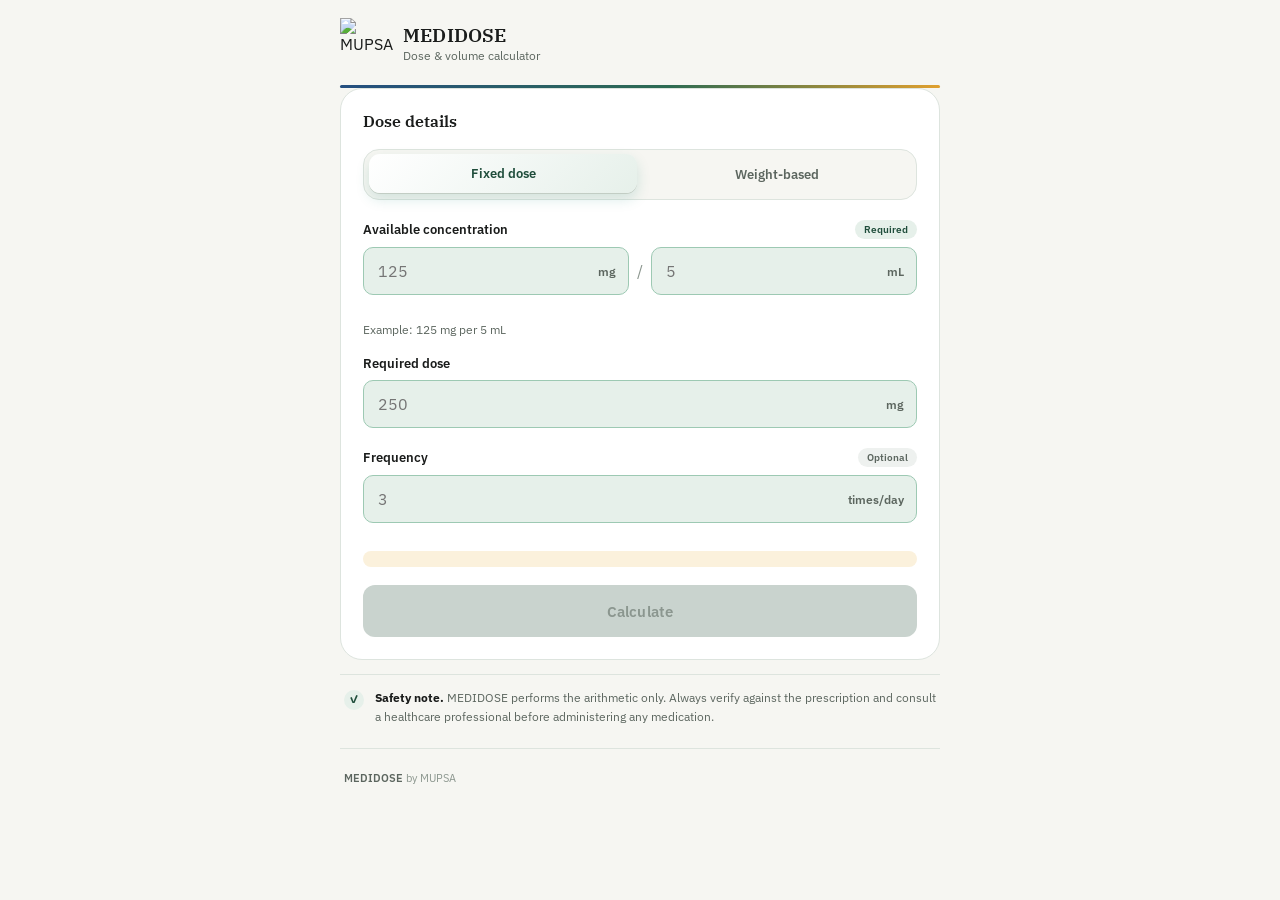
==== index.html @ 920a2e02 "Clean up input screen and footer comments Removed comments and safety notes from the input screen an" ====
<!DOCTYPE html>
<html lang="en">
<head>
<meta charset="UTF-8">
<meta name="viewport" content="width=device-width, initial-scale=1.0, viewport-fit=cover">
<meta name="theme-color" content="#173a61">
<meta name="description" content="MEDIDOSE converts a prescribed medication dose into the volume to draw up and administer.">
<title>MEDIDOSE — Dose Calculator</title>
<link rel="manifest" href="manifest.json">
<link rel="icon" href="icon-192.png" type="image/png">
<link rel="apple-touch-icon" href="apple-touch-icon.png">
<meta name="apple-mobile-web-app-capable" content="yes">
<meta name="apple-mobile-web-app-status-bar-style" content="black-translucent">
<meta name="apple-mobile-web-app-title" content="MEDIDOSE">
<style>
@import url('https://fonts.googleapis.com/css2?family=IBM+Plex+Serif:wght@500;600&family=IBM+Plex+Sans:wght@400;500;600;700&family=IBM+Plex+Mono:wght@500;600;700&display=swap');

:root{
  --ink:#1a1c1b;
  --muted:#5c665f;
  --faint:#8b968e;

  --navy:#254f80;
  --navy-deep:#173a61;

  --teal:#2d6b52;
  --teal-deep:#1f4d3b;
  --teal-soft:#e6f0ea;
  --teal-line:#9dc9b3;
  --teal-bright:#3a8a68;

  --gold:#e0a02f;
  --gold-deep:#b57e1f;
  --gold-soft:#faf0da;

  --line:#dde4de;
  --line-strong:#c2cdc4;
  --surface:#ffffff;
  --paper:#f6f6f2;

  --danger:#a8352a;
  --danger-soft:#faeae7;
  --warning:#8a5f0c;
  --warning-soft:#fbf1dc;

  --radius-s:10px;
  --radius-m:16px;
  --radius-l:22px;
}

*{ box-sizing:border-box; }

html{ scroll-behavior:smooth; }

body{
  margin:0;
  min-height:100vh;
  font-family:'IBM Plex Sans', ui-sans-serif, system-ui, sans-serif;
  color:var(--ink);
  background:var(--paper);
  -webkit-font-smoothing:antialiased;
}

button, input, select{ font:inherit; color:inherit; }
button{ cursor:pointer; }
:focus-visible{ outline:2px solid var(--teal); outline-offset:2px; }

.app-shell{
  width:min(100%, 640px);
  margin:0 auto;
  padding:0 20px 40px;
}

/* ================= HEADER ================= */

.topbar{
  min-height:88px;
  display:flex;
  align-items:center;
  justify-content:space-between;
  gap:16px;
  border-bottom:1px solid var(--line);
  position:relative;
}
.topbar::after{
  content:'';
  position:absolute;
  left:0; right:0; bottom:-1px;
  height:3px;
  background:linear-gradient(90deg, var(--navy), var(--teal) 55%, var(--gold));
  border-radius:3px;
}

.brand{ display:flex; align-items:center; gap:11px; }

.brand-mark{
  width:52px; height:52px;
  display:grid; place-items:center;
  flex:0 0 auto;
}
.brand-mark img{ width:100%; height:100%; object-fit:contain; }

.brand-text{ line-height:1.15; }
.brand-text strong{
  display:block;
  font-family:'IBM Plex Serif', serif;
  font-weight:600;
  font-size:19px;
  letter-spacing:.01em;
  color:var(--ink);
}
.brand-text span{
  display:block;
  color:var(--muted);
  font-size:11.5px;
  margin-top:2px;
}

.install-btn{
  border:1px solid var(--teal);
  background:var(--teal-soft);
  color:var(--teal-deep);
  border-radius:999px;
  padding:9px 15px;
  font-weight:600;
  font-size:12.5px;
  white-space:nowrap;
  transition:background .15s, color .15s;
}
.install-btn:hover{ background:var(--teal); color:#fff; }
.install-btn[hidden]{ display:none; }

.ios-tip{
  display:flex;
  align-items:center;
  justify-content:space-between;
  gap:10px;
  background:var(--gold-soft);
  color:var(--ink);
  border:1px solid var(--gold);
  border-radius:var(--radius-s);
  padding:10px 12px;
  font-size:12.5px;
  line-height:1.5;
  margin-top:14px;
}
.ios-tip svg{ vertical-align:-2px; color:var(--gold); }
.ios-tip button{
  border:0; background:transparent; color:var(--muted);
  font-size:18px; line-height:1; flex:0 0 auto; padding:2px 4px;
}
.ios-tip[hidden]{ display:none; }

/* ================= SCREENS ================= */

.screen{ animation:fadeIn .25s ease; }
.screen[hidden]{ display:none; }
@keyframes fadeIn{ from{ opacity:0; transform:translateY(6px);} to{ opacity:1; transform:none; } }

/* ================= HERO ================= */

.hero{ padding:34px 2px 22px; }

.hero h1{
  font-family:'IBM Plex Serif', serif;
  font-weight:600;
  font-size:clamp(28px, 6.4vw, 38px);
  line-height:1.15;
  letter-spacing:-.01em;
  margin:0 0 10px;
  max-width:26ch;
}

.hero p{
  color:var(--muted);
  line-height:1.6;
  margin:0;
  max-width:44ch;
  font-size:14.5px;
}

/* ================= FORM CARD ================= */

.card{
  background:var(--surface);
  border:1px solid var(--line);
  border-radius:var(--radius-l);
  padding:22px;
  margin-bottom:14px;
  transition:box-shadow .2s, transform .2s;
}
.card:hover{ box-shadow:0 10px 26px rgba(14,122,104,.08); }

.section-heading{ margin-bottom:18px; }
.section-heading h2{
  font-family:'IBM Plex Serif', serif;
  font-weight:600;
  font-size:16px;
  margin:0 0 4px;
}
.section-heading p{ color:var(--muted); font-size:12.5px; margin:0; }

/* Segmented dose-type control */
.segmented{
  display:grid;
  grid-template-columns:1fr 1fr;
  gap:6px;
  background:var(--paper);
  border:1px solid var(--line);
  border-radius:var(--radius-m);
  padding:5px;
  margin-bottom:20px;
}
.segmented button{
  border:0;
  background:transparent;
  border-radius:11px;
  padding:11px 8px;
  font-weight:600;
  font-size:13px;
  color:var(--muted);
  transition:background .15s, color .15s, box-shadow .15s;
}
.segmented button.active{
  background:linear-gradient(135deg, #ffffff, var(--teal-soft));
  color:var(--teal-deep);
  box-shadow:0 1px 0 var(--line-strong), 0 6px 14px rgba(14,122,104,.16);
  transform:translateY(-1px);
}

.field{ display:block; margin:0 0 18px; }
.field:last-child{ margin-bottom:0; }

.label-row{
  display:flex; align-items:center; justify-content:space-between;
  gap:10px; margin-bottom:8px; font-size:13px; font-weight:600;
}

.required-tag, .optional-tag{
  border-radius:999px; padding:3px 9px; font-size:10px; font-weight:600;
}
.required-tag{ color:var(--teal-deep); background:var(--teal-soft); }
.optional-tag{ color:var(--muted); background:#eef1ef; }

input, select{
  width:100%; height:48px;
  border:1.5px solid var(--teal-line);
  border-radius:var(--radius-s);
  background:var(--teal-soft);
  color:var(--ink);
  outline:none;
  padding:0 14px;
  transition:border-color .15s, box-shadow .15s, background .15s, transform .1s;
}
input:hover, select:hover{ border-color:var(--teal); }
input:focus, select:focus{
  border-color:var(--teal);
  background:var(--surface);
  box-shadow:0 0 0 4px rgba(14,107,92,.16);
  transform:translateY(-1px);
}
input.invalid{ border-color:var(--danger); background:var(--danger-soft); }

.compound-input{
  display:grid; grid-template-columns:1fr auto 1fr; align-items:center; gap:8px;
}
.compound-input > div, .unit-input{ position:relative; }
.compound-input input, .unit-input input{ padding-right:52px; font-variant-numeric:tabular-nums; }
.compound-input span, .unit-input span{
  position:absolute; right:13px; top:50%; transform:translateY(-50%);
  color:var(--muted); font-size:12px; font-weight:600; pointer-events:none;
}
.compound-input b{ color:var(--faint); font-weight:400; }

.hint{ color:var(--muted); font-size:11.5px; margin-top:7px; display:block; }
.error{ color:var(--danger); font-size:11.5px; min-height:15px; display:block; margin-top:5px; }
.error-pair{ display:grid; grid-template-columns:1fr 1fr; gap:8px; }
.warning{
  display:block; color:var(--warning); background:var(--warning-soft);
  border-radius:8px; padding:8px 10px; font-size:11.5px; margin-top:8px;
}

.mode-field{ transition:opacity .18s; }
.mode-field[hidden]{ display:none; }

.primary-btn, .secondary-btn{
  width:100%; border:0; border-radius:12px; min-height:52px; font-weight:600; font-size:14.5px;
  transition:transform .12s ease, background .15s, box-shadow .15s;
}
.primary-btn{
  color:#fff; background:linear-gradient(135deg, var(--teal), var(--teal)); letter-spacing:.01em;
  box-shadow:0 8px 18px rgba(14,122,104,.28);
}
.primary-btn:hover:not(:disabled){ background:linear-gradient(135deg, var(--teal), var(--teal-deep)); transform:translateY(-1px); }
.primary-btn:active:not(:disabled){ transform:translateY(0) scale(.98); }
.primary-btn:disabled{ background:#c9d3ce; box-shadow:none; cursor:not-allowed; color:#8b968f;}

.secondary-btn{
  background:var(--surface); color:var(--teal-deep); border:1px solid var(--line-strong);
  margin:12px 0 16px;
}
.secondary-btn:hover{ border-color:var(--teal); transform:translateY(-1px); }
.secondary-btn:active{ transform:translateY(0) scale(.98); }

/* ================= SAFETY NOTE ================= */

.safety-note{
  display:flex; gap:11px; align-items:flex-start;
  color:var(--muted); font-size:12px; line-height:1.55;
  padding:14px 4px; border-top:1px solid var(--line); margin-top:4px;
}
.safety-note p{ margin:0; }
.safety-note strong{ color:var(--ink); }
.shield{
  flex:0 0 auto; width:20px; height:20px; margin-top:1px;
  border-radius:50%; display:grid; place-items:center;
  background:var(--teal-soft); color:var(--teal-deep); font-weight:700; font-size:11px;
}

/* ================= RESULT SCREEN ================= */

.result-hero{ text-align:center; padding:36px 4px 20px; }
.result-hero h1{
  font-family:'IBM Plex Serif', serif; font-weight:600;
  font-size:15px; letter-spacing:.02em; text-transform:uppercase;
  color:var(--muted); margin:0 0 16px;
}

.dose-result{
  display:flex; justify-content:center; align-items:baseline; gap:8px;
  color:var(--teal-deep);
  font-family:'IBM Plex Mono', ui-monospace, monospace;
  font-size:clamp(52px, 15vw, 78px);
  font-weight:600; letter-spacing:-.02em; line-height:1;
}
.dose-result.pop{ animation:dosePop .42s cubic-bezier(.34,1.56,.64,1); }
@keyframes dosePop{
  0%{ transform:scale(.85); opacity:0; }
  60%{ transform:scale(1.04); opacity:1; }
  100%{ transform:scale(1); }
}
.dose-result small{
  font-family:'IBM Plex Sans', sans-serif;
  font-size:18px; color:var(--muted); font-weight:600;
}
.result-hero p{ margin:16px auto 0; color:var(--muted); max-width:36ch; font-size:13.5px; line-height:1.6;}

.daily-card{
  display:flex; flex-direction:column; gap:5px;
  background:linear-gradient(135deg, var(--teal), var(--teal-deep)); color:#fff; border:0;
}
.card-kicker{
  color:#bfe3da; font-size:10.5px; letter-spacing:.06em; font-weight:600; text-transform:uppercase;
}
.daily-card strong{
  font-family:'IBM Plex Mono', monospace; font-size:28px; letter-spacing:-.01em;
}
.daily-card span:last-child{ opacity:.82; font-size:12px; }

.breakdown{ display:grid; gap:10px; }
.formula{
  padding:14px 15px; background:var(--paper); border:1px solid var(--line);
  border-radius:var(--radius-s);
  font-family:'IBM Plex Mono', monospace; font-size:12.5px; line-height:1.6;
  overflow-wrap:anywhere; color:var(--ink);
}
.formula-label{
  display:block; color:var(--muted); font:600 10px/1.2 'IBM Plex Sans', sans-serif;
  letter-spacing:.06em; text-transform:uppercase; margin-bottom:6px;
}

.export-card{
  display:grid; grid-template-columns:auto 1fr; gap:14px; align-items:center;
  border-style:dashed;
}
.export-icon{
  width:44px; height:44px; border-radius:12px; display:grid; place-items:center;
  background:var(--gold-soft); color:var(--gold); font-size:20px; font-weight:700;
}
.export-content h2{ margin:0 0 4px; font-size:15px; }
.export-content p{ margin:0; color:var(--muted); font-size:12px; line-height:1.5; }
.export-btn{
  grid-column:1/-1; width:100%; min-height:46px; border:1px solid var(--gold);
  border-radius:11px; background:var(--surface); color:var(--gold);
  font-weight:600; transition:background .15s, color .15s;
}
.export-btn:hover{ background:var(--gold); color:#fff; }

footer{
  display:flex; justify-content:space-between; align-items:center; gap:12px;
  padding:22px 4px 0; color:var(--faint); font-size:10.5px;
  border-top:1px solid var(--line); margin-top:8px;
}
footer strong{ color:var(--muted); font-weight:600; }

/* ================= MODAL ================= */

.modal-overlay{
  position:fixed; inset:0; z-index:100; display:grid; place-items:center;
  padding:20px; background:rgba(14,26,22,.55); backdrop-filter:blur(4px);
  animation:modalFade .16s ease;
}
.modal-overlay[hidden]{ display:none; }
@keyframes modalFade{ from{ opacity:0;} to{ opacity:1;} }

.export-modal{
  position:relative; width:min(100%, 400px); background:#fff;
  border-radius:var(--radius-l); padding:28px;
  box-shadow:0 30px 70px rgba(15,30,26,.28);
  animation:modalUp .18s ease;
}
@keyframes modalUp{ from{ opacity:0; transform:translateY(10px);} to{ opacity:1; transform:none;} }

.modal-close{
  position:absolute; top:12px; right:14px; width:32px; height:32px; border:0;
  border-radius:50%; background:var(--paper); color:var(--muted); font-size:20px; line-height:1;
}
.modal-close:hover{ background:var(--line); }

.modal-icon{
  width:46px; height:46px; display:grid; place-items:center; border-radius:13px;
  background:var(--gold-soft); color:var(--gold); font-size:22px; font-weight:700; margin-bottom:16px;
}

.export-modal h2{
  font-family:'IBM Plex Serif', serif; font-weight:600;
  margin:6px 0 8px; font-size:21px;
}
.export-modal > p{ margin:0 0 20px; color:var(--muted); font-size:13px; line-height:1.6; }

.modal-field{ display:block; font-size:12px; font-weight:600; margin-bottom:6px; }
.modal-field input{ margin-top:8px; text-transform:uppercase; letter-spacing:.06em; }
.modal-error{ min-height:16px; display:block; color:var(--danger); font-size:11.5px; margin:4px 0 6px; }

.modal-actions{ display:grid; grid-template-columns:1fr 1fr; gap:10px; margin-top:6px; }
.secondary-modal-btn, .primary-modal-btn{ min-height:46px; border-radius:11px; font-weight:600; }
.secondary-modal-btn{ border:1px solid var(--line-strong); background:#fff; color:var(--teal-deep); }
.primary-modal-btn{ border:0; background:var(--gold); color:#fff; }
.primary-modal-btn:hover{ background:#8f691f; }
.secondary-modal-btn:hover{ border-color:var(--teal); }

@media (max-width:560px){
  .app-shell{ padding-left:14px; padding-right:14px; }
  .card{ padding:17px; }
  .export-modal{ padding:22px; }
  footer{ flex-direction:column; align-items:flex-start; gap:4px; }
}
</style>
</head>

<body>
<div class="app-shell">

  <header class="topbar">
    <div class="brand">
      <div class="brand-mark" aria-hidden="true">
        <img src="logo.png" alt="MUPSA">
      </div>
      <div class="brand-text">
        <strong>MEDIDOSE</strong>
        <span>Dose &amp; volume calculator</span>
      </div>
    </div>
    <button id="installBtn" class="install-btn" type="button" hidden>Install app</button>
  </header>

  <div id="iosInstallTip" class="ios-tip" hidden>
    <span>Install MEDIDOSE: tap <strong>Share</strong> <svg width="13" height="16" viewBox="0 0 13 16" fill="none" xmlns="http://www.w3.org/2000/svg" aria-hidden="true"><path d="M6.5 0L3 3.5h2.2v6h2.6v-6H10L6.5 0z" fill="currentColor"/><rect x="0.5" y="6" width="12" height="9.5" rx="1.5" stroke="currentColor"/></svg> then <strong>Add to Home Screen</strong>.</span>
    <button id="dismissIosTip" type="button" aria-label="Dismiss">&times;</button>
  </div>

  <main>

    <!-- SCREEN 1 — INPUT -->
    <section id="inputScreen" class="screen active" aria-labelledby="inputTitle">


      <form id="doseForm" novalidate>
        <div class="card">

          <div class="section-heading">
            <h2>Dose details</h2>
          </div>

          <div class="segmented" role="tablist" aria-label="Dose type">
            <button type="button" id="tabFixed" class="active" role="tab" aria-selected="true">Fixed dose</button>
            <button type="button" id="tabWeight" role="tab" aria-selected="false">Weight-based</button>
          </div>
          <input type="hidden" id="doseType" value="fixed">

          <div class="field">
            <span class="label-row">
              <span>Available concentration</span>
              <span class="required-tag">Required</span>
            </span>
            <div class="compound-input">
              <div>
                <input id="availableMg" type="number" inputmode="decimal" min="0" step="any" placeholder="125" aria-describedby="availableMgError">
                <span>mg</span>
              </div>
              <b>/</b>
              <div>
                <input id="availableMl" type="number" inputmode="decimal" min="0" step="any" placeholder="5" aria-describedby="availableMlError">
                <span>mL</span>
              </div>
            </div>
            <div class="error-pair">
              <small id="availableMgError" class="error"></small>
              <small id="availableMlError" class="error"></small>
            </div>
            <small class="hint">Example: 125 mg per 5 mL</small>
          </div>

          <div id="fixedField" class="mode-field">
            <label class="field">
              <span class="label-row"><span>Required dose</span></span>
              <div class="unit-input">
                <input id="requiredDose" type="number" inputmode="decimal" min="0" step="any" placeholder="250" aria-describedby="requiredDoseError">
                <span>mg</span>
              </div>
              <small id="requiredDoseError" class="error"></small>
            </label>
          </div>

          <div id="weightField" class="mode-field" hidden>
            <label class="field">
              <span class="label-row"><span>Dose per kg</span></span>
              <div class="unit-input">
                <input id="dosePerKg" type="number" inputmode="decimal" min="0" step="any" placeholder="10" aria-describedby="dosePerKgError">
                <span>mg/kg</span>
              </div>
              <small id="dosePerKgError" class="error"></small>
            </label>
            <label class="field">
              <span class="label-row"><span>Patient weight</span></span>
              <div class="unit-input">
                <input id="patientWeight" type="number" inputmode="decimal" min="0" step="any" placeholder="20" aria-describedby="patientWeightError">
                <span>kg</span>
              </div>
              <small id="patientWeightError" class="error"></small>
            </label>
          </div>

          <label class="field">
            <span class="label-row">
              <span>Frequency</span>
              <span class="optional-tag">Optional</span>
            </span>
            <div class="unit-input">
              <input id="frequency" type="number" inputmode="numeric" min="0" step="1" max="24" placeholder="3" aria-describedby="frequencyError">
              <span>times/day</span>
            </div>
            <small id="frequencyError" class="error"></small>
            <small id="frequencyWarning" class="warning" hidden></small>
          </label>

          <button id="calculateBtn" class="primary-btn" type="submit" disabled>Calculate</button>
        </div>
      </form>

      <aside class="safety-note">
        <span class="shield" aria-hidden="true">&#10003;</span>
        <p><strong>Safety note.</strong> MEDIDOSE performs the arithmetic only. Always verify against the prescription and consult a healthcare professional before administering any medication.</p>
      </aside>

    </section>

    <!-- SCREEN 2 — RESULT -->
    <section id="resultScreen" class="screen" aria-labelledby="resultTitle" hidden>

      <div class="result-hero">
        <h1 id="resultTitle">Volume to administer</h1>
        <div class="dose-result">
          <span id="volumeResult">0.00</span>
          <small>mL</small>
        </div>
        <p id="resultSummary"></p>
      </div>

      <div id="dailyCard" class="card daily-card" hidden>
        <span class="card-kicker">Total daily volume</span>
        <strong id="dailyResult">0.00 mL</strong>
        <span id="dailyFrequency">Frequency: 0 times daily</span>
      </div>

      <div class="card breakdown-card">
        <div class="section-heading">
          <h2>Calculation breakdown</h2>
        </div>
        <div id="breakdown" class="breakdown"></div>
      </div>

      <div class="card export-card">
        <div class="export-icon">&#8595;</div>
        <div class="export-content">
          <h2>Export calculation</h2>
          <p>Save this working as a CSV file for the patient record.</p>
        </div>
        <button id="exportBtn" class="export-btn" type="button">Export details</button>
      </div>

      <button id="editBtn" class="secondary-btn" type="button">&larr; Back / edit</button>

      <!-- <aside class="safety-note">
        <span class="shield" aria-hidden="true">&#10003;</span>
        <p><strong>Safety note.</strong> MEDIDOSE performs the arithmetic only. Always verify against the prescription and consult a healthcare professional before administering any medication.</p>
      </aside> -->

    </section>

  </main>

  <footer>
    <span><strong>MEDIDOSE</strong> by MUPSA</span>
    <!-- <span>Arithmetic only &middot; No drug database &middot; No dose suggestions</span> -->
  </footer>

</div>

<!-- EXPORT MODAL -->
<div id="exportModal" class="modal-overlay" hidden>
  <div class="export-modal" role="dialog" aria-modal="true" aria-labelledby="exportModalTitle">
    <button id="closeExportModal" class="modal-close" type="button" aria-label="Close export dialog">&times;</button>
    <div class="modal-icon">&#8595;</div>
    <h2 id="exportModalTitle">Record reviewer initials</h2>
    <!-- <p>Add the initials of the person reviewing this calculation. They're included in the exported file for the patient record.</p> -->
    <label class="modal-field" for="exportCode">Reviewer initials</label>
    <input id="exportCode" type="text" autocomplete="off" maxlength="6" placeholder="e.g. JM">
    <small id="exportCodeError" class="modal-error"></small>
    <div class="modal-actions">
      <button id="cancelExportBtn" class="secondary-modal-btn" type="button">Cancel</button>
      <button id="confirmExportBtn" class="primary-modal-btn" type="button">Download CSV</button>
    </div>
  </div>
</div>

<script>
(function(){
  var doseType = 'fixed';
  var lastCalc = null;

  var els = {
    tabFixed: document.getElementById('tabFixed'),
    tabWeight: document.getElementById('tabWeight'),
    doseTypeInput: document.getElementById('doseType'),
    fixedField: document.getElementById('fixedField'),
    weightField: document.getElementById('weightField'),
    availableMg: document.getElementById('availableMg'),
    availableMl: document.getElementById('availableMl'),
    requiredDose: document.getElementById('requiredDose'),
    dosePerKg: document.getElementById('dosePerKg'),
    patientWeight: document.getElementById('patientWeight'),
    frequency: document.getElementById('frequency'),
    calculateBtn: document.getElementById('calculateBtn'),
    form: document.getElementById('doseForm'),
    inputScreen: document.getElementById('inputScreen'),
    resultScreen: document.getElementById('resultScreen'),
    volumeResult: document.getElementById('volumeResult'),
    resultSummary: document.getElementById('resultSummary'),
    dailyCard: document.getElementById('dailyCard'),
    dailyResult: document.getElementById('dailyResult'),
    dailyFrequency: document.getElementById('dailyFrequency'),
    breakdown: document.getElementById('breakdown'),
    editBtn: document.getElementById('editBtn'),
    exportBtn: document.getElementById('exportBtn'),
    exportModal: document.getElementById('exportModal'),
    closeExportModal: document.getElementById('closeExportModal'),
    cancelExportBtn: document.getElementById('cancelExportBtn'),
    confirmExportBtn: document.getElementById('confirmExportBtn'),
    exportCode: document.getElementById('exportCode'),
    exportCodeError: document.getElementById('exportCodeError'),
    frequencyWarning: document.getElementById('frequencyWarning')
  };

  function setDoseType(type){
    doseType = type;
    els.doseTypeInput.value = type;
    var isFixed = type === 'fixed';
    els.tabFixed.classList.toggle('active', isFixed);
    els.tabWeight.classList.toggle('active', !isFixed);
    els.tabFixed.setAttribute('aria-selected', isFixed);
    els.tabWeight.setAttribute('aria-selected', !isFixed);
    els.fixedField.hidden = !isFixed;
    els.weightField.hidden = isFixed;
    validate();
  }

  els.tabFixed.addEventListener('click', function(){ setDoseType('fixed'); });
  els.tabWeight.addEventListener('click', function(){ setDoseType('weight'); });

  function num(el){
    var v = parseFloat(el.value);
    return isNaN(v) ? null : v;
  }

  function setError(inputEl, errorEl, message){
    if (message){
      inputEl.classList.add('invalid');
      errorEl.textContent = message;
    } else {
      inputEl.classList.remove('invalid');
      errorEl.textContent = '';
    }
  }

  function validate(){
    var mg = num(els.availableMg);
    var ml = num(els.availableMl);
    var ok = true;

    setError(els.availableMg, document.getElementById('availableMgError'), (els.availableMg.value !== '' && (mg === null || mg <= 0)) ? 'Enter a positive number' : '');
    setError(els.availableMl, document.getElementById('availableMlError'), (els.availableMl.value !== '' && (ml === null || ml <= 0)) ? 'Enter a positive number' : '');
    if (mg === null || mg <= 0 || ml === null || ml <= 0) ok = false;

    if (doseType === 'fixed'){
      var dose = num(els.requiredDose);
      setError(els.requiredDose, document.getElementById('requiredDoseError'), (els.requiredDose.value !== '' && (dose === null || dose <= 0)) ? 'Enter a positive number' : '');
      if (dose === null || dose <= 0) ok = false;
    } else {
      var perKg = num(els.dosePerKg);
      var weight = num(els.patientWeight);
      setError(els.dosePerKg, document.getElementById('dosePerKgError'), (els.dosePerKg.value !== '' && (perKg === null || perKg <= 0)) ? 'Enter a positive number' : '');
      setError(els.patientWeight, document.getElementById('patientWeightError'), (els.patientWeight.value !== '' && (weight === null || weight <= 0)) ? 'Enter a positive number' : '');
      if (perKg === null || perKg <= 0 || weight === null || weight <= 0) ok = false;
    }

    var freq = num(els.frequency);
    var freqErrEl = document.getElementById('frequencyError');
    if (els.frequency.value !== '' && (freq === null || freq < 0 || freq > 24)){
      setError(els.frequency, freqErrEl, 'Enter a value between 0 and 24');
      ok = false;
    } else {
      setError(els.frequency, freqErrEl, '');
    }

    if (freq !== null && freq > 6){
      els.frequencyWarning.hidden = false;
      els.frequencyWarning.textContent = 'Unusually high frequency — double-check against the prescription.';
    } else {
      els.frequencyWarning.hidden = true;
    }

    els.calculateBtn.disabled = !ok;
    return ok;
  }

  [els.availableMg, els.availableMl, els.requiredDose, els.dosePerKg, els.patientWeight, els.frequency]
    .forEach(function(el){ el.addEventListener('input', validate); });

  function fmt(n){
    return (Math.round(n * 100) / 100).toFixed(2);
  }

  els.form.addEventListener('submit', function(e){
    e.preventDefault();
    if (!validate()) return;

    var mg = num(els.availableMg);
    var ml = num(els.availableMl);
    var concentration = mg / ml; // mg per mL
    var freq = num(els.frequency);
    var breakdown = [];
    var totalDoseMg, volume;

    if (doseType === 'fixed'){
      totalDoseMg = num(els.requiredDose);
      volume = totalDoseMg / concentration;
      breakdown.push({
        label: 'Volume',
        text: 'Volume (mL) = Required dose \u00f7 Concentration\n= ' + totalDoseMg + ' mg \u00f7 (' + mg + ' mg / ' + ml + ' mL)\n= ' + fmt(volume) + ' mL'
      });
    } else {
      var perKg = num(els.dosePerKg);
      var weight = num(els.patientWeight);
      totalDoseMg = perKg * weight;
      volume = totalDoseMg / concentration;
      breakdown.push({
        label: 'Total dose',
        text: 'Total dose (mg) = Dose per kg \u00d7 Weight\n= ' + perKg + ' mg/kg \u00d7 ' + weight + ' kg\n= ' + fmt(totalDoseMg) + ' mg'
      });
      breakdown.push({
        label: 'Volume',
        text: 'Volume (mL) = Total dose \u00f7 Concentration\n= ' + fmt(totalDoseMg) + ' mg \u00f7 (' + mg + ' mg / ' + ml + ' mL)\n= ' + fmt(volume) + ' mL'
      });
    }

    var dailyVolume = null;
    if (freq !== null && freq > 0){
      dailyVolume = volume * freq;
      breakdown.push({
        label: 'Daily total',
        text: 'Daily volume (mL) = Volume per dose \u00d7 Frequency\n= ' + fmt(volume) + ' mL \u00d7 ' + freq + '\n= ' + fmt(dailyVolume) + ' mL/day'
      });
    }

    els.volumeResult.textContent = fmt(volume);
    var doseResultEl = els.volumeResult.closest('.dose-result');
    doseResultEl.classList.remove('pop');
    void doseResultEl.offsetWidth;
    doseResultEl.classList.add('pop');
    els.resultSummary.textContent = doseType === 'fixed'
      ? 'Draw up ' + fmt(volume) + ' mL to deliver ' + totalDoseMg + ' mg per dose.'
      : 'Draw up ' + fmt(volume) + ' mL to deliver ' + fmt(totalDoseMg) + ' mg per dose.';

    if (dailyVolume !== null){
      els.dailyCard.hidden = false;
      els.dailyResult.textContent = fmt(dailyVolume) + ' mL';
      els.dailyFrequency.textContent = 'Frequency: ' + freq + ' times daily';
    } else {
      els.dailyCard.hidden = true;
    }

    els.breakdown.innerHTML = '';
    breakdown.forEach(function(item){
      var div = document.createElement('div');
      div.className = 'formula';
      var label = document.createElement('span');
      label.className = 'formula-label';
      label.textContent = item.label;
      div.appendChild(label);
      div.appendChild(document.createTextNode(item.text));
      div.style.whiteSpace = 'pre-line';
      els.breakdown.appendChild(div);
    });

    lastCalc = {
      doseType: doseType,
      availableMg: mg, availableMl: ml,
      requiredDose: doseType === 'fixed' ? totalDoseMg : null,
      dosePerKg: doseType === 'weight' ? num(els.dosePerKg) : null,
      patientWeight: doseType === 'weight' ? num(els.patientWeight) : null,
      totalDoseMg: totalDoseMg,
      volume: volume,
      frequency: freq,
      dailyVolume: dailyVolume
    };

    els.inputScreen.hidden = true;
    els.resultScreen.hidden = false;
    window.scrollTo({ top: 0, behavior: 'smooth' });
  });

  els.editBtn.addEventListener('click', function(){
    els.resultScreen.hidden = true;
    els.inputScreen.hidden = false;
    window.scrollTo({ top: 0, behavior: 'smooth' });
  });

  function openModal(){
    els.exportCode.value = '';
    els.exportCodeError.textContent = '';
    els.exportModal.hidden = false;
    setTimeout(function(){ els.exportCode.focus(); }, 30);
  }
  function closeModal(){ els.exportModal.hidden = true; }

  els.exportBtn.addEventListener('click', openModal);
  els.closeExportModal.addEventListener('click', closeModal);
  els.cancelExportBtn.addEventListener('click', closeModal);
  els.exportModal.addEventListener('click', function(e){ if (e.target === els.exportModal) closeModal(); });

  els.confirmExportBtn.addEventListener('click', function(){
    var initials = els.exportCode.value.trim();
    if (!initials){
      els.exportCodeError.textContent = 'Enter reviewer initials to continue.';
      return;
    }
    if (!lastCalc) { closeModal(); return; }

    var rows = [
      ['Field', 'Value'],
      ['Dose type', lastCalc.doseType === 'fixed' ? 'Fixed dose' : 'Weight-based'],
      ['Available concentration', lastCalc.availableMg + ' mg / ' + lastCalc.availableMl + ' mL']
    ];
    if (lastCalc.doseType === 'fixed'){
      rows.push(['Required dose', lastCalc.requiredDose + ' mg']);
    } else {
      rows.push(['Dose per kg', lastCalc.dosePerKg + ' mg/kg']);
      rows.push(['Patient weight', lastCalc.patientWeight + ' kg']);
      rows.push(['Total dose', fmt(lastCalc.totalDoseMg) + ' mg']);
    }
    rows.push(['Volume per dose', fmt(lastCalc.volume) + ' mL']);
    if (lastCalc.frequency){
      rows.push(['Frequency', lastCalc.frequency + ' times/day']);
      rows.push(['Total daily volume', fmt(lastCalc.dailyVolume) + ' mL']);
    }
    rows.push(['Reviewed by', initials.toUpperCase()]);
    rows.push(['Exported', new Date().toLocaleString()]);

    var csv = rows.map(function(r){
      return r.map(function(cell){
        var s = String(cell).replace(/"/g, '""');
        return /[",\n]/.test(s) ? '"' + s + '"' : s;
      }).join(',');
    }).join('\n');

    var blob = new Blob([csv], { type: 'text/csv;charset=utf-8;' });
    var url = URL.createObjectURL(blob);
    var a = document.createElement('a');
    a.href = url;
    a.download = 'medidose-calculation.csv';
    document.body.appendChild(a);
    a.click();
    document.body.removeChild(a);
    URL.revokeObjectURL(url);

    closeModal();
  });

  validate();

  // ---- PWA install handling ----
  var installBtn = document.getElementById('installBtn');
  var deferredPrompt = null;

  window.addEventListener('beforeinstallprompt', function(e){
    e.preventDefault();
    deferredPrompt = e;
    installBtn.hidden = false;
  });

  installBtn.addEventListener('click', function(){
    if (!deferredPrompt) return;
    installBtn.hidden = true;
    deferredPrompt.prompt();
    deferredPrompt.userChoice.finally(function(){ deferredPrompt = null; });
  });

  window.addEventListener('appinstalled', function(){
    installBtn.hidden = true;
    deferredPrompt = null;
  });

  // iOS Safari has no beforeinstallprompt — show a manual tip instead.
  var isIos = /iphone|ipad|ipod/i.test(navigator.userAgent);
  var isStandalone = window.matchMedia('(display-mode: standalone)').matches || window.navigator.standalone === true;
  var iosTip = document.getElementById('iosInstallTip');
  var dismissIosTip = document.getElementById('dismissIosTip');

  if (isIos && !isStandalone && !localStorage.getItem('medidose_ios_tip_dismissed')){
    iosTip.hidden = false;
  }
  dismissIosTip.addEventListener('click', function(){
    iosTip.hidden = true;
    try { localStorage.setItem('medidose_ios_tip_dismissed', '1'); } catch(e){}
  });

  // ---- Service worker (offline support + installability) ----
  if ('serviceWorker' in navigator){
    window.addEventListener('load', function(){
      navigator.serviceWorker.register('sw.js').catch(function(){ /* ignore */ });
    });
  }
})();
</script>
</body>
</html>
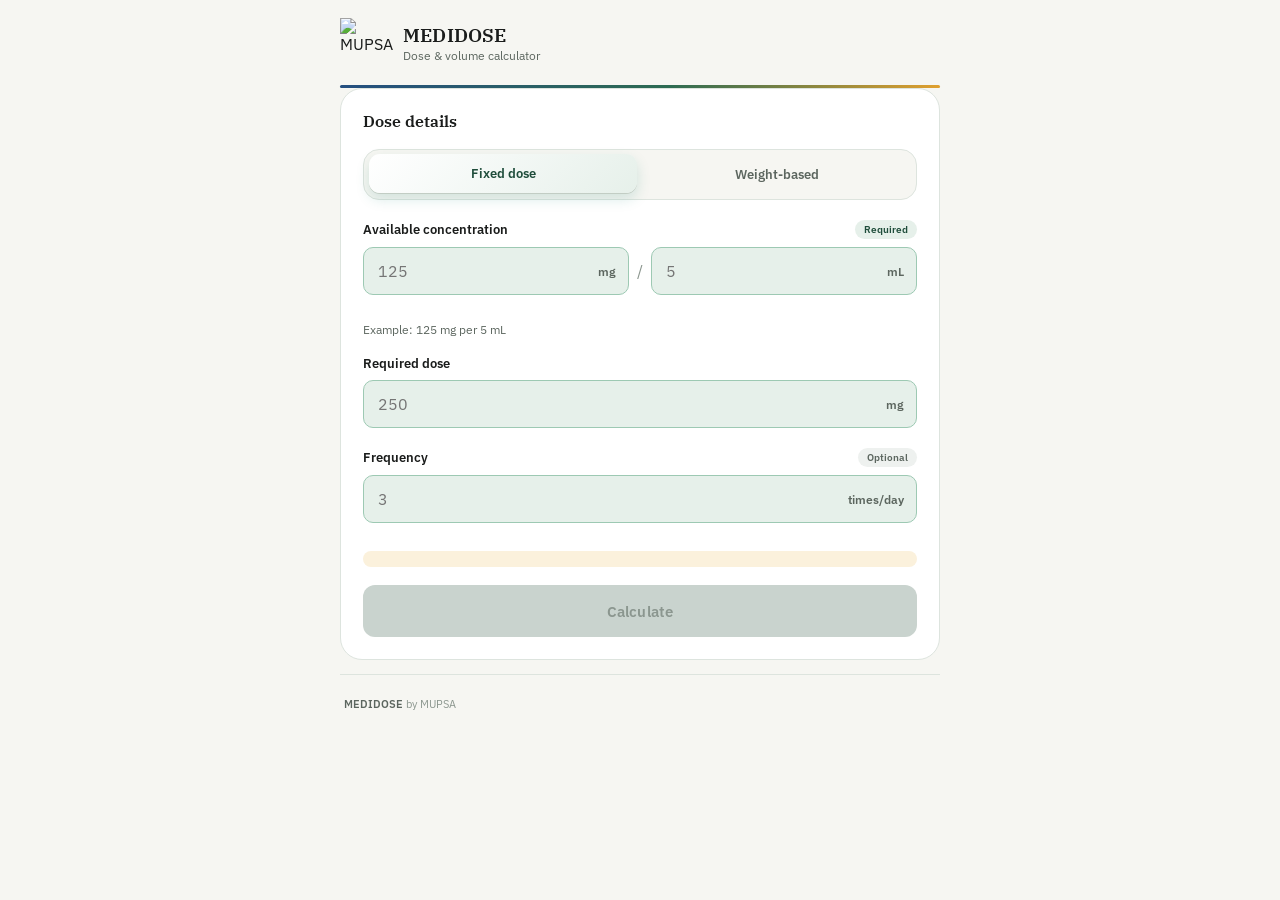
==== commit 881cd003: "remove note" ====
--- a/index.html
+++ b/index.html
@@ -558,10 +558,10 @@
         </div>
       </form>
 
-      <aside class="safety-note">
+      <!-- <aside class="safety-note">
         <span class="shield" aria-hidden="true">&#10003;</span>
         <p><strong>Safety note.</strong> MEDIDOSE performs the arithmetic only. Always verify against the prescription and consult a healthcare professional before administering any medication.</p>
-      </aside>
+      </aside> -->
 
     </section>
 
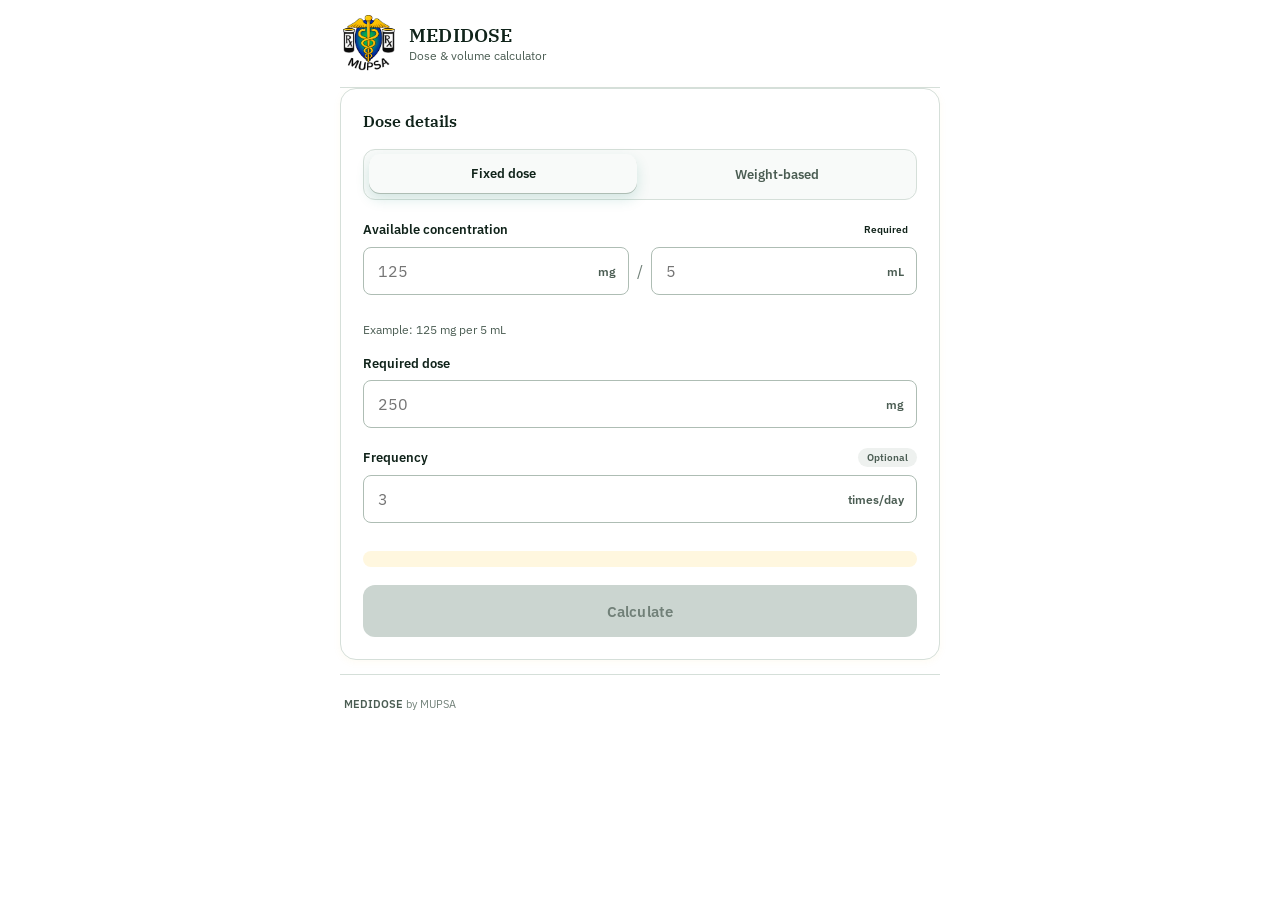
==== commit 908c4b5f: "adjusted changes" ====
--- a/index.html
+++ b/index.html
@@ -15,50 +15,47 @@
 <style>
 @import url('https://fonts.googleapis.com/css2?family=IBM+Plex+Serif:wght@500;600&family=IBM+Plex+Sans:wght@400;500;600;700&family=IBM+Plex+Mono:wght@500;600;700&display=swap');
 
-:root{
-  --ink:#1a1c1b;
-  --muted:#5c665f;
-  --faint:#8b968e;
-
-  --navy:#254f80;
-  --navy-deep:#173a61;
-
-  --teal:#2d6b52;
-  --teal-deep:#1f4d3b;
-  --teal-soft:#e6f0ea;
-  --teal-line:#9dc9b3;
-  --teal-bright:#3a8a68;
-
-  --gold:#e0a02f;
-  --gold-deep:#b57e1f;
-  --gold-soft:#faf0da;
-
-  --line:#dde4de;
-  --line-strong:#c2cdc4;
-  --surface:#ffffff;
-  --paper:#f6f6f2;
-
-  --danger:#a8352a;
-  --danger-soft:#faeae7;
-  --warning:#8a5f0c;
-  --warning-soft:#fbf1dc;
-
-  --radius-s:10px;
-  --radius-m:16px;
-  --radius-l:22px;
+:root {
+    --ink: #10231a;
+    --muted: #4b5d53;
+    --faint: #718078;
+
+    --mupsa-green: #07216b;
+    --mupsa-green-dark: #024378;
+    --mupsa-green-light: #e8f4ee;
+
+    --mupsa-gold: #f4b41a;
+    --mupsa-gold-dark: #c88b00;
+    --mupsa-gold-light: #fff6d9;
+
+    --line: #d5dfd9;
+    --line-strong: #aebdb4;
+
+    --surface: #ffffff;
+    --paper: #f8faf9;
+
+    --danger: #b42318;
+    --danger-soft: #fff0ee;
+
+    --warning: #8a5f00;
+    --warning-soft: #fff7df;
+
+    --radius-s: 8px;
+    --radius-m: 12px;
+    --radius-l: 16px;
 }
 
 *{ box-sizing:border-box; }
 
 html{ scroll-behavior:smooth; }
 
-body{
-  margin:0;
-  min-height:100vh;
-  font-family:'IBM Plex Sans', ui-sans-serif, system-ui, sans-serif;
-  color:var(--ink);
-  background:var(--paper);
-  -webkit-font-smoothing:antialiased;
+body {
+    margin: 0;
+    min-height: 100vh;
+    font-family: 'IBM Plex Sans', system-ui, sans-serif;
+    color: var(--ink);
+    background: #ffffff;
+    -webkit-font-smoothing: antialiased;
 }
 
 button, input, select{ font:inherit; color:inherit; }
@@ -93,12 +90,27 @@
 
 .brand{ display:flex; align-items:center; gap:11px; }
 
-.brand-mark{
-  width:52px; height:52px;
-  display:grid; place-items:center;
-  flex:0 0 auto;
-}
-.brand-mark img{ width:100%; height:100%; object-fit:contain; }
+.brand-mark {
+    width: 58px;
+    height: 58px;
+    display: flex;
+    align-items: center;
+    justify-content: center;
+    flex: 0 0 auto;
+
+    background: transparent;
+    border: none;
+    box-shadow: none;
+    padding: 0;
+}
+
+.brand-mark img {
+    width: 100%;
+    height: 100%;
+    object-fit: contain;
+    display: block;
+    background: transparent;
+}
 
 .brand-text{ line-height:1.15; }
 .brand-text strong{
@@ -181,13 +193,13 @@
 
 /* ================= FORM CARD ================= */
 
-.card{
-  background:var(--surface);
-  border:1px solid var(--line);
-  border-radius:var(--radius-l);
-  padding:22px;
-  margin-bottom:14px;
-  transition:box-shadow .2s, transform .2s;
+.card {
+    background: #ffffff;
+    border: 1px solid var(--line);
+    border-radius: var(--radius-l);
+    padding: 22px;
+    margin-bottom: 14px;
+    box-shadow: 0 2px 8px rgba(233, 172, 3, 0.05);
 }
 .card:hover{ box-shadow:0 10px 26px rgba(14,122,104,.08); }
 
@@ -242,22 +254,22 @@
 .required-tag{ color:var(--teal-deep); background:var(--teal-soft); }
 .optional-tag{ color:var(--muted); background:#eef1ef; }
 
-input, select{
-  width:100%; height:48px;
-  border:1.5px solid var(--teal-line);
-  border-radius:var(--radius-s);
-  background:var(--teal-soft);
-  color:var(--ink);
-  outline:none;
-  padding:0 14px;
-  transition:border-color .15s, box-shadow .15s, background .15s, transform .1s;
+input,
+select {
+    width: 100%;
+    height: 48px;
+    border: 1.5px solid var(--line-strong);
+    border-radius: var(--radius-s);
+    background: #ffffff;
+    color: var(--ink);
+    outline: none;
+    padding: 0 14px;
 }
 input:hover, select:hover{ border-color:var(--teal); }
-input:focus, select:focus{
-  border-color:var(--teal);
-  background:var(--surface);
-  box-shadow:0 0 0 4px rgba(14,107,92,.16);
-  transform:translateY(-1px);
+input:focus,
+select:focus {
+    border-color: var(--mupsa-green);
+    box-shadow: 0 0 0 3px rgba(0, 107, 63, 0.12);
 }
 input.invalid{ border-color:var(--danger); background:var(--danger-soft); }
 
@@ -287,13 +299,26 @@
   width:100%; border:0; border-radius:12px; min-height:52px; font-weight:600; font-size:14.5px;
   transition:transform .12s ease, background .15s, box-shadow .15s;
 }
-.primary-btn{
-  color:#fff; background:linear-gradient(135deg, var(--teal), var(--teal)); letter-spacing:.01em;
-  box-shadow:0 8px 18px rgba(14,122,104,.28);
-}
-.primary-btn:hover:not(:disabled){ background:linear-gradient(135deg, var(--teal), var(--teal-deep)); transform:translateY(-1px); }
+.primary-btn {
+    color: #ffffff;
+    background: var(--mupsa-green);
+    letter-spacing: .01em;
+    box-shadow: none;
+}
+
+.primary-btn:hover:not(:disabled) {
+    background: var(--mupsa-green-dark);
+    transform: translateY(-1px);
+}
+
+.primary-btn:disabled {
+    background: #cbd5d0;
+    box-shadow: none;
+    color: #718078;
+}
+/* .primary-btn:hover:not(:disabled){ background:linear-gradient(135deg, var(--teal), var(--teal-deep)); transform:translateY(-1px); } */
 .primary-btn:active:not(:disabled){ transform:translateY(0) scale(.98); }
-.primary-btn:disabled{ background:#c9d3ce; box-shadow:none; cursor:not-allowed; color:#8b968f;}
+/* .primary-btn:disabled{ background:#c9d3ce; box-shadow:none; cursor:not-allowed; color:#8b968f;} */
 
 .secondary-btn{
   background:var(--surface); color:var(--teal-deep); border:1px solid var(--line-strong);
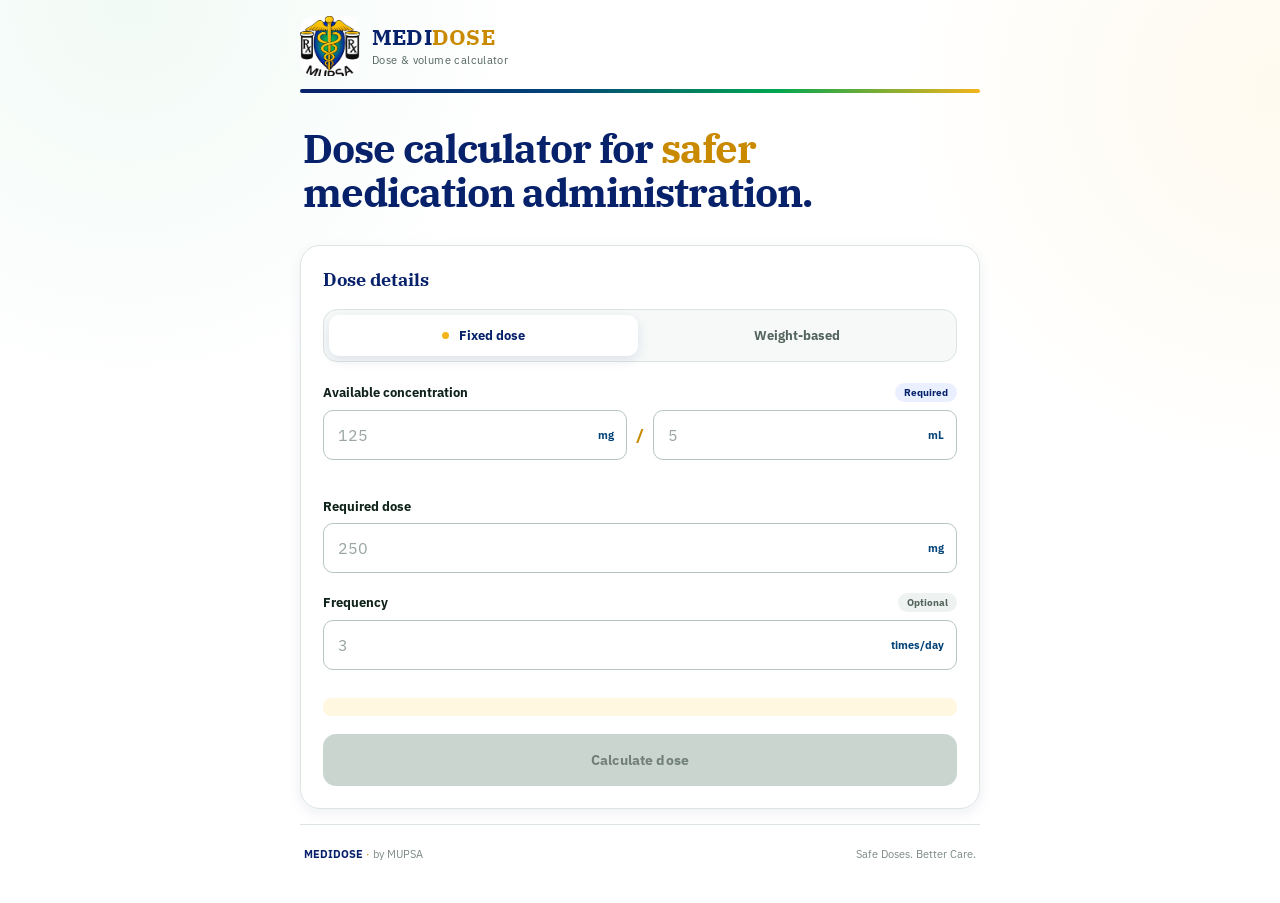
==== commit 595b33f2: "adjusted UI" ====
--- a/index.html
+++ b/index.html
@@ -3,472 +3,960 @@
 <head>
 <meta charset="UTF-8">
 <meta name="viewport" content="width=device-width, initial-scale=1.0, viewport-fit=cover">
-<meta name="theme-color" content="#173a61">
-<meta name="description" content="MEDIDOSE converts a prescribed medication dose into the volume to draw up and administer.">
-<title>MEDIDOSE — Dose Calculator</title>
+<meta name="theme-color" content="#07216B">
+<meta name="description" content="MEDIDOSE — Dose and volume calculator by MUPSA">
+<title>MEDIDOSE MUPSA Dose Calculator</title>
+
+<!-- Optional PWA files. Keep these if they exist in your project. -->
 <link rel="manifest" href="manifest.json">
 <link rel="icon" href="icon-192.png" type="image/png">
-<link rel="apple-touch-icon" href="apple-touch-icon.png">
-<meta name="apple-mobile-web-app-capable" content="yes">
-<meta name="apple-mobile-web-app-status-bar-style" content="black-translucent">
-<meta name="apple-mobile-web-app-title" content="MEDIDOSE">
+
 <style>
-@import url('https://fonts.googleapis.com/css2?family=IBM+Plex+Serif:wght@500;600&family=IBM+Plex+Sans:wght@400;500;600;700&family=IBM+Plex+Mono:wght@500;600;700&display=swap');
-
-:root {
-    --ink: #10231a;
-    --muted: #4b5d53;
-    --faint: #718078;
-
-    --mupsa-green: #07216b;
-    --mupsa-green-dark: #024378;
-    --mupsa-green-light: #e8f4ee;
-
-    --mupsa-gold: #f4b41a;
-    --mupsa-gold-dark: #c88b00;
-    --mupsa-gold-light: #fff6d9;
-
-    --line: #d5dfd9;
-    --line-strong: #aebdb4;
-
-    --surface: #ffffff;
-    --paper: #f8faf9;
-
-    --danger: #b42318;
-    --danger-soft: #fff0ee;
-
-    --warning: #8a5f00;
-    --warning-soft: #fff7df;
-
-    --radius-s: 8px;
-    --radius-m: 12px;
-    --radius-l: 16px;
-}
-
-*{ box-sizing:border-box; }
-
-html{ scroll-behavior:smooth; }
-
-body {
-    margin: 0;
-    min-height: 100vh;
-    font-family: 'IBM Plex Sans', system-ui, sans-serif;
-    color: var(--ink);
-    background: #ffffff;
-    -webkit-font-smoothing: antialiased;
-}
-
-button, input, select{ font:inherit; color:inherit; }
-button{ cursor:pointer; }
-:focus-visible{ outline:2px solid var(--teal); outline-offset:2px; }
+@import url('https://fonts.googleapis.com/css2?family=IBM+Plex+Mono:wght@500;600;700&family=IBM+Plex+Sans:wght@400;500;600;700&family=IBM+Plex+Serif:wght@500;600;700&display=swap');
+
+:root{
+  /* MUPSA / logo palette */
+  --navy:#07216B;
+  --navy-2:#0B2E86;
+  --blue:#024378;
+  --teal:#00A651;
+  --teal-dark:#007A43;
+  --teal-soft:#E7F8EF;
+  --gold:#F4B41A;
+  --gold-dark:#C98A00;
+  --gold-soft:#FFF6D8;
+
+  --ink:#10231A;
+  --muted:#52645C;
+  --faint:#7C8983;
+  --line:#DCE5E0;
+  --line-strong:#B7C6BE;
+  --surface:#FFFFFF;
+  --paper:#F6F9F8;
+  --danger:#B42318;
+  --danger-soft:#FFF0EE;
+  --warning:#8A5F00;
+  --warning-soft:#FFF7DF;
+
+  --radius-s:10px;
+  --radius-m:14px;
+  --radius-l:20px;
+
+  --shadow-sm:0 4px 14px rgba(7,33,107,.07);
+  --shadow-md:0 12px 30px rgba(7,33,107,.11);
+}
+
+*{box-sizing:border-box}
+
+html{
+  scroll-behavior:smooth;
+}
+
+body{
+  margin:0;
+  min-height:100vh;
+  color:var(--ink);
+  background:
+    radial-gradient(circle at 10% 0%, rgba(0,166,81,.055), transparent 28%),
+    radial-gradient(circle at 100% 10%, rgba(244,180,26,.07), transparent 25%),
+    #fff;
+  font-family:'IBM Plex Sans',system-ui,-apple-system,BlinkMacSystemFont,"Segoe UI",sans-serif;
+  -webkit-font-smoothing:antialiased;
+}
+
+button,input,select{font:inherit;color:inherit}
+button{cursor:pointer}
+button:disabled{cursor:not-allowed}
+:focus-visible{
+  outline:3px solid rgba(244,180,26,.55);
+  outline-offset:3px;
+}
 
 .app-shell{
-  width:min(100%, 640px);
+  width:min(100%,720px);
   margin:0 auto;
-  padding:0 20px 40px;
+  padding:0 20px 42px;
 }
 
 /* ================= HEADER ================= */
 
 .topbar{
-  min-height:88px;
+  min-height:92px;
   display:flex;
   align-items:center;
   justify-content:space-between;
   gap:16px;
+  position:relative;
   border-bottom:1px solid var(--line);
-  position:relative;
-}
+}
+
 .topbar::after{
-  content:'';
+  content:"";
   position:absolute;
-  left:0; right:0; bottom:-1px;
-  height:3px;
-  background:linear-gradient(90deg, var(--navy), var(--teal) 55%, var(--gold));
-  border-radius:3px;
-}
-
-.brand{ display:flex; align-items:center; gap:11px; }
-
-.brand-mark {
-    width: 58px;
-    height: 58px;
-    display: flex;
-    align-items: center;
-    justify-content: center;
-    flex: 0 0 auto;
-
-    background: transparent;
-    border: none;
-    box-shadow: none;
-    padding: 0;
-}
-
-.brand-mark img {
-    width: 100%;
-    height: 100%;
-    object-fit: contain;
-    display: block;
-    background: transparent;
-}
-
-.brand-text{ line-height:1.15; }
+  left:0;
+  right:0;
+  bottom:-2px;
+  height:4px;
+  background:linear-gradient(90deg,var(--navy),var(--blue) 38%,var(--teal) 70%,var(--gold));
+  border-radius:4px;
+}
+
+.brand{
+  display:flex;
+  align-items:center;
+  gap:12px;
+  min-width:0;
+}
+
+.brand-mark{
+  width:60px;
+  height:60px;
+  flex:0 0 60px;
+  display:grid;
+  place-items:center;
+  overflow:hidden;
+  border-radius:15px;
+  background:#fff;
+}
+
+.brand-mark img{
+  width:100%;
+  height:100%;
+  object-fit:contain;
+  display:block;
+}
+
+.brand-text{
+  line-height:1.12;
+  min-width:0;
+}
+
 .brand-text strong{
   display:block;
-  font-family:'IBM Plex Serif', serif;
-  font-weight:600;
-  font-size:19px;
+  font-family:'IBM Plex Serif',Georgia,serif;
+  font-size:22px;
+  font-weight:700;
   letter-spacing:.01em;
-  color:var(--ink);
-}
-.brand-text span{
+  color:var(--navy);
+}
+
+.brand-text strong span{
+  color:var(--gold-dark);
+}
+
+.brand-text small{
   display:block;
+  margin-top:5px;
   color:var(--muted);
-  font-size:11.5px;
-  margin-top:2px;
+  font-size:11px;
+  letter-spacing:.035em;
 }
 
 .install-btn{
-  border:1px solid var(--teal);
-  background:var(--teal-soft);
-  color:var(--teal-deep);
+  border:1px solid var(--gold);
+  background:var(--gold-soft);
+  color:#6D4B00;
   border-radius:999px;
-  padding:9px 15px;
-  font-weight:600;
-  font-size:12.5px;
+  padding:9px 14px;
+  font-weight:700;
+  font-size:12px;
   white-space:nowrap;
-  transition:background .15s, color .15s;
-}
-.install-btn:hover{ background:var(--teal); color:#fff; }
-.install-btn[hidden]{ display:none; }
+  transition:.18s ease;
+}
+
+.install-btn:hover{
+  background:var(--gold);
+  color:#fff;
+  transform:translateY(-1px);
+}
+
+.install-btn[hidden]{display:none}
+
+/* ================= INSTALL TIP ================= */
 
 .ios-tip{
   display:flex;
   align-items:center;
   justify-content:space-between;
   gap:10px;
+  margin-top:14px;
+  padding:11px 13px;
+  border:1px solid #E7C35C;
+  border-radius:var(--radius-s);
   background:var(--gold-soft);
   color:var(--ink);
-  border:1px solid var(--gold);
-  border-radius:var(--radius-s);
-  padding:10px 12px;
-  font-size:12.5px;
+  font-size:12px;
   line-height:1.5;
-  margin-top:14px;
-}
-.ios-tip svg{ vertical-align:-2px; color:var(--gold); }
+}
+
 .ios-tip button{
-  border:0; background:transparent; color:var(--muted);
-  font-size:18px; line-height:1; flex:0 0 auto; padding:2px 4px;
-}
-.ios-tip[hidden]{ display:none; }
+  border:0;
+  background:transparent;
+  color:var(--muted);
+  font-size:20px;
+  line-height:1;
+  padding:2px 4px;
+}
 
 /* ================= SCREENS ================= */
 
-.screen{ animation:fadeIn .25s ease; }
-.screen[hidden]{ display:none; }
-@keyframes fadeIn{ from{ opacity:0; transform:translateY(6px);} to{ opacity:1; transform:none; } }
+.screen{
+  animation:fadeIn .25s ease;
+}
+
+.screen[hidden]{display:none}
+
+@keyframes fadeIn{
+  from{opacity:0;transform:translateY(7px)}
+  to{opacity:1;transform:none}
+}
 
 /* ================= HERO ================= */
 
-.hero{ padding:34px 2px 22px; }
+.hero{
+  padding:34px 3px 22px;
+}
 
 .hero h1{
-  font-family:'IBM Plex Serif', serif;
-  font-weight:600;
-  font-size:clamp(28px, 6.4vw, 38px);
-  line-height:1.15;
-  letter-spacing:-.01em;
-  margin:0 0 10px;
+  margin:0 0 9px;
   max-width:26ch;
+  font-family:'IBM Plex Serif',Georgia,serif;
+  font-weight:700;
+  font-size:clamp(29px,7vw,40px);
+  line-height:1.1;
+  letter-spacing:-.025em;
+  color:var(--navy);
+}
+
+.hero h1 em{
+  color:var(--gold-dark);
+  font-style:normal;
 }
 
 .hero p{
+  margin:0;
+  max-width:48ch;
   color:var(--muted);
-  line-height:1.6;
+  font-size:14px;
+  line-height:1.65;
+}
+
+/* ================= CARD ================= */
+
+.card{
+  background:rgba(255,255,255,.96);
+  border:1px solid var(--line);
+  border-radius:var(--radius-l);
+  padding:22px;
+  margin-bottom:15px;
+  box-shadow:var(--shadow-sm);
+}
+
+.card:hover{
+  box-shadow:var(--shadow-md);
+}
+
+/* ================= SECTION HEADINGS ================= */
+
+.section-heading{
+  margin-bottom:18px;
+}
+
+.section-heading h2{
+  margin:0 0 5px;
+  color:var(--navy);
+  font-family:'IBM Plex Serif',Georgia,serif;
+  font-size:18px;
+  font-weight:700;
+}
+
+.section-heading p{
   margin:0;
-  max-width:44ch;
-  font-size:14.5px;
-}
-
-/* ================= FORM CARD ================= */
-
-.card {
-    background: #ffffff;
-    border: 1px solid var(--line);
-    border-radius: var(--radius-l);
-    padding: 22px;
-    margin-bottom: 14px;
-    box-shadow: 0 2px 8px rgba(233, 172, 3, 0.05);
-}
-.card:hover{ box-shadow:0 10px 26px rgba(14,122,104,.08); }
-
-.section-heading{ margin-bottom:18px; }
-.section-heading h2{
-  font-family:'IBM Plex Serif', serif;
-  font-weight:600;
-  font-size:16px;
-  margin:0 0 4px;
-}
-.section-heading p{ color:var(--muted); font-size:12.5px; margin:0; }
-
-/* Segmented dose-type control */
+  color:var(--muted);
+  font-size:12px;
+}
+
+/* ================= DOSE TYPE ================= */
+
 .segmented{
   display:grid;
   grid-template-columns:1fr 1fr;
-  gap:6px;
-  background:var(--paper);
+  gap:5px;
+  margin-bottom:21px;
+  padding:5px;
   border:1px solid var(--line);
   border-radius:var(--radius-m);
-  padding:5px;
-  margin-bottom:20px;
-}
+  background:var(--paper);
+}
+
 .segmented button{
   border:0;
+  border-radius:10px;
+  padding:12px 8px;
   background:transparent;
+  color:var(--muted);
+  font-size:13px;
+  font-weight:700;
+  transition:.18s ease;
+}
+
+.segmented button.active{
+  color:var(--navy);
+  background:#fff;
+  box-shadow:0 4px 12px rgba(7,33,107,.10);
+}
+
+.segmented button.active::before{
+  content:"";
+  display:inline-block;
+  width:7px;
+  height:7px;
+  margin-right:7px;
+  vertical-align:1px;
+  border-radius:50%;
+  background:var(--gold);
+}
+
+/* ================= FORM ================= */
+
+.field{
+  display:block;
+  margin:0 0 18px;
+}
+
+.field:last-child{margin-bottom:0}
+
+.label-row{
+  display:flex;
+  align-items:center;
+  justify-content:space-between;
+  gap:10px;
+  margin-bottom:8px;
+  font-size:13px;
+  font-weight:700;
+  color:var(--ink);
+}
+
+.required-tag,
+.optional-tag{
+  border-radius:999px;
+  padding:3px 9px;
+  font-size:10px;
+  font-weight:700;
+}
+
+.required-tag{
+  color:var(--navy);
+  background:#EAF0FF;
+}
+
+.optional-tag{
+  color:var(--muted);
+  background:#EEF2F0;
+}
+
+input,
+select{
+  width:100%;
+  height:50px;
+  border:1.5px solid var(--line-strong);
+  border-radius:var(--radius-s);
+  outline:none;
+  padding:0 14px;
+  background:#fff;
+  color:var(--ink);
+  transition:border-color .15s,box-shadow .15s,background .15s;
+}
+
+input::placeholder{color:#9AA6A0}
+
+input:hover,
+select:hover{
+  border-color:var(--blue);
+}
+
+input:focus,
+select:focus{
+  border-color:var(--teal);
+  box-shadow:0 0 0 4px rgba(0,166,81,.11);
+}
+
+input.invalid{
+  border-color:var(--danger);
+  background:var(--danger-soft);
+}
+
+.compound-input{
+  display:grid;
+  grid-template-columns:1fr auto 1fr;
+  align-items:center;
+  gap:8px;
+}
+
+.compound-input > div,
+.unit-input{
+  position:relative;
+}
+
+.compound-input input,
+.unit-input input{
+  padding-right:58px;
+  font-variant-numeric:tabular-nums;
+}
+
+.compound-input span,
+.unit-input span{
+  position:absolute;
+  right:13px;
+  top:50%;
+  transform:translateY(-50%);
+  color:var(--blue);
+  font-size:11px;
+  font-weight:700;
+  pointer-events:none;
+}
+
+.compound-input b{
+  color:var(--gold-dark);
+  font-family:'IBM Plex Mono',monospace;
+  font-weight:700;
+}
+
+.hint{
+  display:block;
+  margin-top:7px;
+  color:var(--muted);
+  font-size:11px;
+}
+
+.error{
+  display:block;
+  min-height:15px;
+  margin-top:5px;
+  color:var(--danger);
+  font-size:11px;
+}
+
+.error-pair{
+  display:grid;
+  grid-template-columns:1fr 1fr;
+  gap:8px;
+}
+
+.warning{
+  display:block;
+  margin-top:8px;
+  padding:9px 10px;
+  border-radius:8px;
+  background:var(--warning-soft);
+  color:var(--warning);
+  font-size:11px;
+}
+
+.mode-field[hidden]{display:none}
+
+/* ================= PRIMARY / SECONDARY BUTTONS ================= */
+
+.primary-btn,
+.secondary-btn{
+  width:100%;
+  min-height:52px;
+  border-radius:13px;
+  font-size:14px;
+  font-weight:700;
+  transition:.16s ease;
+}
+
+.primary-btn{
+  border:0;
+  color:#fff;
+  background:linear-gradient(135deg,var(--gold),#E5A900);
+  box-shadow:0 8px 18px rgba(244,180,26,.22);
+  letter-spacing:.01em;
+}
+
+.primary-btn:hover:not(:disabled){
+  background:linear-gradient(135deg,#F8BE29,var(--gold-dark));
+  transform:translateY(-2px);
+  box-shadow:0 12px 24px rgba(244,180,26,.28);
+}
+
+.primary-btn:active:not(:disabled){
+  transform:translateY(0) scale(.985);
+}
+
+.primary-btn:disabled{
+  background:#CBD5D0;
+  color:#718078;
+  box-shadow:none;
+}
+
+.secondary-btn{
+  margin:12px 0 16px;
+  border:1.5px solid var(--navy);
+  background:#fff;
+  color:var(--navy);
+}
+
+.secondary-btn:hover{
+  background:#F2F5FF;
+  transform:translateY(-1px);
+}
+
+/* ================= SAFETY ================= */
+
+.safety-note{
+  display:flex;
+  align-items:flex-start;
+  gap:11px;
+  padding:14px 4px;
+  border-top:1px solid var(--line);
+  color:var(--muted);
+  font-size:12px;
+  line-height:1.55;
+}
+
+.safety-note p{margin:0}
+.safety-note strong{color:var(--ink)}
+
+.shield{
+  flex:0 0 auto;
+  width:21px;
+  height:21px;
+  display:grid;
+  place-items:center;
+  margin-top:1px;
+  border-radius:50%;
+  background:var(--teal-soft);
+  color:var(--teal-dark);
+  font-weight:800;
+}
+
+/* ================= RESULT ================= */
+
+.result-hero{
+  padding:37px 4px 21px;
+  text-align:center;
+}
+
+.result-hero h1{
+  margin:0 0 14px;
+  color:var(--navy);
+  font-family:'IBM Plex Serif',Georgia,serif;
+  font-size:16px;
+  font-weight:700;
+  letter-spacing:.025em;
+  text-transform:uppercase;
+}
+
+.dose-result{
+  display:flex;
+  justify-content:center;
+  align-items:baseline;
+  gap:8px;
+  color:var(--navy);
+  font-family:'IBM Plex Mono',ui-monospace,monospace;
+  font-size:clamp(54px,16vw,82px);
+  font-weight:700;
+  letter-spacing:-.045em;
+  line-height:1;
+}
+
+.dose-result span{
+  background:linear-gradient(180deg,var(--navy),var(--blue));
+  -webkit-background-clip:text;
+  background-clip:text;
+  color:transparent;
+}
+
+.dose-result small{
+  color:var(--gold-dark);
+  font-family:'IBM Plex Sans',sans-serif;
+  font-size:19px;
+  font-weight:800;
+}
+
+.dose-result.pop{
+  animation:dosePop .42s cubic-bezier(.34,1.56,.64,1);
+}
+
+@keyframes dosePop{
+  0%{transform:scale(.85);opacity:0}
+  60%{transform:scale(1.045);opacity:1}
+  100%{transform:scale(1)}
+}
+
+.result-hero p{
+  max-width:39ch;
+  margin:15px auto 0;
+  color:var(--muted);
+  font-size:13px;
+  line-height:1.6;
+}
+
+/* ================= DAILY RESULT ================= */
+
+.daily-card{
+  display:flex;
+  flex-direction:column;
+  gap:6px;
+  overflow:hidden;
+  position:relative;
+  border:0;
+  color:#fff;
+  background:linear-gradient(135deg,var(--navy),var(--blue) 58%,var(--teal-dark));
+  box-shadow:0 14px 30px rgba(7,33,107,.18);
+}
+
+.daily-card::after{
+  content:"";
+  position:absolute;
+  width:160px;
+  height:160px;
+  right:-70px;
+  top:-90px;
+  border-radius:50%;
+  background:rgba(244,180,26,.22);
+}
+
+.card-kicker{
+  position:relative;
+  z-index:1;
+  color:#D6E5FF;
+  font-size:10px;
+  font-weight:700;
+  letter-spacing:.08em;
+  text-transform:uppercase;
+}
+
+.daily-card strong{
+  position:relative;
+  z-index:1;
+  font-family:'IBM Plex Mono',monospace;
+  font-size:29px;
+  letter-spacing:-.02em;
+}
+
+.daily-card span:last-child{
+  position:relative;
+  z-index:1;
+  opacity:.85;
+  font-size:12px;
+}
+
+/* ================= BREAKDOWN ================= */
+
+.breakdown{
+  display:grid;
+  gap:10px;
+}
+
+.formula{
+  padding:15px;
+  border:1px solid var(--line);
+  border-left:4px solid var(--gold);
+  border-radius:var(--radius-s);
+  background:var(--paper);
+  color:var(--ink);
+  font-family:'IBM Plex Mono',ui-monospace,monospace;
+  font-size:12px;
+  line-height:1.65;
+  overflow-wrap:anywhere;
+}
+
+.formula-label{
+  display:block;
+  margin-bottom:6px;
+  color:var(--teal-dark);
+  font:700 10px/1.2 'IBM Plex Sans',sans-serif;
+  letter-spacing:.07em;
+  text-transform:uppercase;
+}
+
+/* ================= EXPORT ================= */
+
+.export-card{
+  display:grid;
+  grid-template-columns:auto 1fr;
+  gap:14px;
+  align-items:center;
+  border-style:dashed;
+  border-color:#D2DCD7;
+}
+
+.export-icon,
+.modal-icon{
+  display:grid;
+  place-items:center;
+  border-radius:13px;
+  background:var(--gold-soft);
+  color:var(--gold-dark);
+  font-size:22px;
+  font-weight:800;
+}
+
+.export-icon{
+  width:46px;
+  height:46px;
+}
+
+.export-content h2{
+  margin:0 0 4px;
+  color:var(--navy);
+  font-family:'IBM Plex Serif',Georgia,serif;
+  font-size:16px;
+}
+
+.export-content p{
+  margin:0;
+  color:var(--muted);
+  font-size:12px;
+  line-height:1.5;
+}
+
+.export-btn{
+  grid-column:1/-1;
+  width:100%;
+  min-height:47px;
+  border:1.5px solid var(--gold);
   border-radius:11px;
-  padding:11px 8px;
-  font-weight:600;
+  background:#fff;
+  color:var(--gold-dark);
+  font-weight:700;
+  transition:.15s ease;
+}
+
+.export-btn:hover{
+  background:var(--gold);
+  color:#fff;
+}
+
+/* ================= FOOTER ================= */
+
+footer{
+  display:flex;
+  justify-content:space-between;
+  align-items:center;
+  gap:12px;
+  padding:22px 4px 0;
+  margin-top:8px;
+  border-top:1px solid var(--line);
+  color:var(--faint);
+  font-size:10.5px;
+}
+
+footer strong{
+  color:var(--navy);
+  font-weight:800;
+}
+
+.footer-dot{
+  color:var(--gold-dark);
+  padding:0 3px;
+}
+
+/* ================= MODAL ================= */
+
+.modal-overlay{
+  position:fixed;
+  inset:0;
+  z-index:100;
+  display:grid;
+  place-items:center;
+  padding:20px;
+  background:rgba(4,17,54,.62);
+  backdrop-filter:blur(5px);
+  animation:modalFade .16s ease;
+}
+
+.modal-overlay[hidden]{display:none}
+
+@keyframes modalFade{
+  from{opacity:0}
+  to{opacity:1}
+}
+
+.export-modal{
+  position:relative;
+  width:min(100%,410px);
+  padding:28px;
+  border:1px solid rgba(255,255,255,.4);
+  border-radius:var(--radius-l);
+  background:#fff;
+  box-shadow:0 30px 75px rgba(3,14,45,.30);
+  animation:modalUp .18s ease;
+}
+
+@keyframes modalUp{
+  from{opacity:0;transform:translateY(10px)}
+  to{opacity:1;transform:none}
+}
+
+.modal-close{
+  position:absolute;
+  top:12px;
+  right:14px;
+  width:33px;
+  height:33px;
+  border:0;
+  border-radius:50%;
+  background:var(--paper);
+  color:var(--muted);
+  font-size:20px;
+}
+
+.modal-close:hover{
+  background:var(--gold-soft);
+  color:var(--gold-dark);
+}
+
+.modal-icon{
+  width:47px;
+  height:47px;
+  margin-bottom:16px;
+}
+
+.export-modal h2{
+  margin:6px 0 8px;
+  color:var(--navy);
+  font-family:'IBM Plex Serif',Georgia,serif;
+  font-size:22px;
+}
+
+.export-modal > p{
+  margin:0 0 20px;
+  color:var(--muted);
   font-size:13px;
-  color:var(--muted);
-  transition:background .15s, color .15s, box-shadow .15s;
-}
-.segmented button.active{
-  background:linear-gradient(135deg, #ffffff, var(--teal-soft));
-  color:var(--teal-deep);
-  box-shadow:0 1px 0 var(--line-strong), 0 6px 14px rgba(14,122,104,.16);
-  transform:translateY(-1px);
-}
-
-.field{ display:block; margin:0 0 18px; }
-.field:last-child{ margin-bottom:0; }
-
-.label-row{
-  display:flex; align-items:center; justify-content:space-between;
-  gap:10px; margin-bottom:8px; font-size:13px; font-weight:600;
-}
-
-.required-tag, .optional-tag{
-  border-radius:999px; padding:3px 9px; font-size:10px; font-weight:600;
-}
-.required-tag{ color:var(--teal-deep); background:var(--teal-soft); }
-.optional-tag{ color:var(--muted); background:#eef1ef; }
-
-input,
-select {
-    width: 100%;
-    height: 48px;
-    border: 1.5px solid var(--line-strong);
-    border-radius: var(--radius-s);
-    background: #ffffff;
-    color: var(--ink);
-    outline: none;
-    padding: 0 14px;
-}
-input:hover, select:hover{ border-color:var(--teal); }
-input:focus,
-select:focus {
-    border-color: var(--mupsa-green);
-    box-shadow: 0 0 0 3px rgba(0, 107, 63, 0.12);
-}
-input.invalid{ border-color:var(--danger); background:var(--danger-soft); }
-
-.compound-input{
-  display:grid; grid-template-columns:1fr auto 1fr; align-items:center; gap:8px;
-}
-.compound-input > div, .unit-input{ position:relative; }
-.compound-input input, .unit-input input{ padding-right:52px; font-variant-numeric:tabular-nums; }
-.compound-input span, .unit-input span{
-  position:absolute; right:13px; top:50%; transform:translateY(-50%);
-  color:var(--muted); font-size:12px; font-weight:600; pointer-events:none;
-}
-.compound-input b{ color:var(--faint); font-weight:400; }
-
-.hint{ color:var(--muted); font-size:11.5px; margin-top:7px; display:block; }
-.error{ color:var(--danger); font-size:11.5px; min-height:15px; display:block; margin-top:5px; }
-.error-pair{ display:grid; grid-template-columns:1fr 1fr; gap:8px; }
-.warning{
-  display:block; color:var(--warning); background:var(--warning-soft);
-  border-radius:8px; padding:8px 10px; font-size:11.5px; margin-top:8px;
-}
-
-.mode-field{ transition:opacity .18s; }
-.mode-field[hidden]{ display:none; }
-
-.primary-btn, .secondary-btn{
-  width:100%; border:0; border-radius:12px; min-height:52px; font-weight:600; font-size:14.5px;
-  transition:transform .12s ease, background .15s, box-shadow .15s;
-}
-.primary-btn {
-    color: #ffffff;
-    background: var(--mupsa-green);
-    letter-spacing: .01em;
-    box-shadow: none;
-}
-
-.primary-btn:hover:not(:disabled) {
-    background: var(--mupsa-green-dark);
-    transform: translateY(-1px);
-}
-
-.primary-btn:disabled {
-    background: #cbd5d0;
-    box-shadow: none;
-    color: #718078;
-}
-/* .primary-btn:hover:not(:disabled){ background:linear-gradient(135deg, var(--teal), var(--teal-deep)); transform:translateY(-1px); } */
-.primary-btn:active:not(:disabled){ transform:translateY(0) scale(.98); }
-/* .primary-btn:disabled{ background:#c9d3ce; box-shadow:none; cursor:not-allowed; color:#8b968f;} */
-
-.secondary-btn{
-  background:var(--surface); color:var(--teal-deep); border:1px solid var(--line-strong);
-  margin:12px 0 16px;
-}
-.secondary-btn:hover{ border-color:var(--teal); transform:translateY(-1px); }
-.secondary-btn:active{ transform:translateY(0) scale(.98); }
-
-/* ================= SAFETY NOTE ================= */
-
-.safety-note{
-  display:flex; gap:11px; align-items:flex-start;
-  color:var(--muted); font-size:12px; line-height:1.55;
-  padding:14px 4px; border-top:1px solid var(--line); margin-top:4px;
-}
-.safety-note p{ margin:0; }
-.safety-note strong{ color:var(--ink); }
-.shield{
-  flex:0 0 auto; width:20px; height:20px; margin-top:1px;
-  border-radius:50%; display:grid; place-items:center;
-  background:var(--teal-soft); color:var(--teal-deep); font-weight:700; font-size:11px;
-}
-
-/* ================= RESULT SCREEN ================= */
-
-.result-hero{ text-align:center; padding:36px 4px 20px; }
-.result-hero h1{
-  font-family:'IBM Plex Serif', serif; font-weight:600;
-  font-size:15px; letter-spacing:.02em; text-transform:uppercase;
-  color:var(--muted); margin:0 0 16px;
-}
-
-.dose-result{
-  display:flex; justify-content:center; align-items:baseline; gap:8px;
-  color:var(--teal-deep);
-  font-family:'IBM Plex Mono', ui-monospace, monospace;
-  font-size:clamp(52px, 15vw, 78px);
-  font-weight:600; letter-spacing:-.02em; line-height:1;
-}
-.dose-result.pop{ animation:dosePop .42s cubic-bezier(.34,1.56,.64,1); }
-@keyframes dosePop{
-  0%{ transform:scale(.85); opacity:0; }
-  60%{ transform:scale(1.04); opacity:1; }
-  100%{ transform:scale(1); }
-}
-.dose-result small{
-  font-family:'IBM Plex Sans', sans-serif;
-  font-size:18px; color:var(--muted); font-weight:600;
-}
-.result-hero p{ margin:16px auto 0; color:var(--muted); max-width:36ch; font-size:13.5px; line-height:1.6;}
-
-.daily-card{
-  display:flex; flex-direction:column; gap:5px;
-  background:linear-gradient(135deg, var(--teal), var(--teal-deep)); color:#fff; border:0;
-}
-.card-kicker{
-  color:#bfe3da; font-size:10.5px; letter-spacing:.06em; font-weight:600; text-transform:uppercase;
-}
-.daily-card strong{
-  font-family:'IBM Plex Mono', monospace; font-size:28px; letter-spacing:-.01em;
-}
-.daily-card span:last-child{ opacity:.82; font-size:12px; }
-
-.breakdown{ display:grid; gap:10px; }
-.formula{
-  padding:14px 15px; background:var(--paper); border:1px solid var(--line);
-  border-radius:var(--radius-s);
-  font-family:'IBM Plex Mono', monospace; font-size:12.5px; line-height:1.6;
-  overflow-wrap:anywhere; color:var(--ink);
-}
-.formula-label{
-  display:block; color:var(--muted); font:600 10px/1.2 'IBM Plex Sans', sans-serif;
-  letter-spacing:.06em; text-transform:uppercase; margin-bottom:6px;
-}
-
-.export-card{
-  display:grid; grid-template-columns:auto 1fr; gap:14px; align-items:center;
-  border-style:dashed;
-}
-.export-icon{
-  width:44px; height:44px; border-radius:12px; display:grid; place-items:center;
-  background:var(--gold-soft); color:var(--gold); font-size:20px; font-weight:700;
-}
-.export-content h2{ margin:0 0 4px; font-size:15px; }
-.export-content p{ margin:0; color:var(--muted); font-size:12px; line-height:1.5; }
-.export-btn{
-  grid-column:1/-1; width:100%; min-height:46px; border:1px solid var(--gold);
-  border-radius:11px; background:var(--surface); color:var(--gold);
-  font-weight:600; transition:background .15s, color .15s;
-}
-.export-btn:hover{ background:var(--gold); color:#fff; }
-
-footer{
-  display:flex; justify-content:space-between; align-items:center; gap:12px;
-  padding:22px 4px 0; color:var(--faint); font-size:10.5px;
-  border-top:1px solid var(--line); margin-top:8px;
-}
-footer strong{ color:var(--muted); font-weight:600; }
-
-/* ================= MODAL ================= */
-
-.modal-overlay{
-  position:fixed; inset:0; z-index:100; display:grid; place-items:center;
-  padding:20px; background:rgba(14,26,22,.55); backdrop-filter:blur(4px);
-  animation:modalFade .16s ease;
-}
-.modal-overlay[hidden]{ display:none; }
-@keyframes modalFade{ from{ opacity:0;} to{ opacity:1;} }
-
-.export-modal{
-  position:relative; width:min(100%, 400px); background:#fff;
-  border-radius:var(--radius-l); padding:28px;
-  box-shadow:0 30px 70px rgba(15,30,26,.28);
-  animation:modalUp .18s ease;
-}
-@keyframes modalUp{ from{ opacity:0; transform:translateY(10px);} to{ opacity:1; transform:none;} }
-
-.modal-close{
-  position:absolute; top:12px; right:14px; width:32px; height:32px; border:0;
-  border-radius:50%; background:var(--paper); color:var(--muted); font-size:20px; line-height:1;
-}
-.modal-close:hover{ background:var(--line); }
-
-.modal-icon{
-  width:46px; height:46px; display:grid; place-items:center; border-radius:13px;
-  background:var(--gold-soft); color:var(--gold); font-size:22px; font-weight:700; margin-bottom:16px;
-}
-
-.export-modal h2{
-  font-family:'IBM Plex Serif', serif; font-weight:600;
-  margin:6px 0 8px; font-size:21px;
-}
-.export-modal > p{ margin:0 0 20px; color:var(--muted); font-size:13px; line-height:1.6; }
-
-.modal-field{ display:block; font-size:12px; font-weight:600; margin-bottom:6px; }
-.modal-field input{ margin-top:8px; text-transform:uppercase; letter-spacing:.06em; }
-.modal-error{ min-height:16px; display:block; color:var(--danger); font-size:11.5px; margin:4px 0 6px; }
-
-.modal-actions{ display:grid; grid-template-columns:1fr 1fr; gap:10px; margin-top:6px; }
-.secondary-modal-btn, .primary-modal-btn{ min-height:46px; border-radius:11px; font-weight:600; }
-.secondary-modal-btn{ border:1px solid var(--line-strong); background:#fff; color:var(--teal-deep); }
-.primary-modal-btn{ border:0; background:var(--gold); color:#fff; }
-.primary-modal-btn:hover{ background:#8f691f; }
-.secondary-modal-btn:hover{ border-color:var(--teal); }
-
-@media (max-width:560px){
-  .app-shell{ padding-left:14px; padding-right:14px; }
-  .card{ padding:17px; }
-  .export-modal{ padding:22px; }
-  footer{ flex-direction:column; align-items:flex-start; gap:4px; }
+  line-height:1.6;
+}
+
+.modal-field{
+  display:block;
+  margin-bottom:6px;
+  font-size:12px;
+  font-weight:700;
+}
+
+.modal-field input{
+  margin-top:8px;
+  text-transform:uppercase;
+  letter-spacing:.08em;
+  font-family:'IBM Plex Mono',monospace;
+}
+
+.modal-error{
+  display:block;
+  min-height:16px;
+  margin:4px 0 6px;
+  color:var(--danger);
+  font-size:11.5px;
+}
+
+.modal-actions{
+  display:grid;
+  grid-template-columns:1fr 1fr;
+  gap:10px;
+  margin-top:6px;
+}
+
+.secondary-modal-btn,
+.primary-modal-btn{
+  min-height:47px;
+  border-radius:11px;
+  font-weight:700;
+}
+
+.secondary-modal-btn{
+  border:1.5px solid var(--line-strong);
+  background:#fff;
+  color:var(--navy);
+}
+
+.secondary-modal-btn:hover{
+  border-color:var(--navy);
+  background:#F3F6FF;
+}
+
+.primary-modal-btn{
+  border:0;
+  background:var(--gold);
+  color:#fff;
+}
+
+.primary-modal-btn:hover{
+  background:var(--gold-dark);
+}
+
+/* ================= RESPONSIVE ================= */
+
+@media(max-width:560px){
+  .app-shell{
+    padding-left:14px;
+    padding-right:14px;
+  }
+
+  .topbar{
+    min-height:82px;
+  }
+
+  .brand-mark{
+    width:52px;
+    height:52px;
+    flex-basis:52px;
+  }
+
+  .brand-text strong{
+    font-size:19px;
+  }
+
+  .brand-text small{
+    font-size:10px;
+  }
+
+  .install-btn{
+    padding:8px 10px;
+    font-size:11px;
+  }
+
+  .card{
+    padding:18px;
+  }
+
+  .hero{
+    padding-top:29px;
+  }
+
+  .compound-input{
+    gap:6px;
+  }
+
+  .export-modal{
+    padding:22px;
+  }
+
+  footer{
+    flex-direction:column;
+    align-items:flex-start;
+    gap:4px;
+  }
+}
+
+@media(max-width:380px){
+  .brand-text small{
+    display:none;
+  }
+
+  .install-btn{
+    padding:7px 9px;
+  }
+
+  .card{
+    padding:16px;
+  }
+
+  .dose-result{
+    font-size:50px;
+  }
 }
 </style>
 </head>
@@ -476,191 +964,334 @@
 <body>
 <div class="app-shell">
 
+  <!-- ================= HEADER ================= -->
   <header class="topbar">
     <div class="brand">
       <div class="brand-mark" aria-hidden="true">
-        <img src="logo.png" alt="MUPSA">
+        <!-- Put your MUPSA logo in the same folder and name it logo.png -->
+        <img src="logo.png" alt="MUPSA logo">
       </div>
+
       <div class="brand-text">
-        <strong>MEDIDOSE</strong>
-        <span>Dose &amp; volume calculator</span>
+        <strong>MEDI<span>DOSE</span></strong>
+        <small>Dose &amp; volume calculator</small>
       </div>
     </div>
-    <button id="installBtn" class="install-btn" type="button" hidden>Install app</button>
+
+    <button id="installBtn" class="install-btn" type="button" hidden>
+      Install app
+    </button>
   </header>
 
+  <!-- iOS installation message
   <div id="iosInstallTip" class="ios-tip" hidden>
-    <span>Install MEDIDOSE: tap <strong>Share</strong> <svg width="13" height="16" viewBox="0 0 13 16" fill="none" xmlns="http://www.w3.org/2000/svg" aria-hidden="true"><path d="M6.5 0L3 3.5h2.2v6h2.6v-6H10L6.5 0z" fill="currentColor"/><rect x="0.5" y="6" width="12" height="9.5" rx="1.5" stroke="currentColor"/></svg> then <strong>Add to Home Screen</strong>.</span>
+    <span>
+      Install MEDIDOSE: tap <strong>Share</strong> then
+      <strong>Add to Home Screen</strong>.
+    </span>
     <button id="dismissIosTip" type="button" aria-label="Dismiss">&times;</button>
-  </div>
+  </div> -->
 
   <main>
 
-    <!-- SCREEN 1 — INPUT -->
+    <!-- ================= INPUT SCREEN ================= -->
     <section id="inputScreen" class="screen active" aria-labelledby="inputTitle">
 
+      <div class="hero">
+        <h1 id="inputTitle">Dose calculator for <em>safer</em> medication administration.</h1>
+        
+      </div>
 
       <form id="doseForm" novalidate>
         <div class="card">
 
           <div class="section-heading">
             <h2>Dose details</h2>
+            
           </div>
 
           <div class="segmented" role="tablist" aria-label="Dose type">
-            <button type="button" id="tabFixed" class="active" role="tab" aria-selected="true">Fixed dose</button>
-            <button type="button" id="tabWeight" role="tab" aria-selected="false">Weight-based</button>
+            <button type="button" id="tabFixed" class="active" role="tab" aria-selected="true">
+              Fixed dose
+            </button>
+            <button type="button" id="tabWeight" role="tab" aria-selected="false">
+              Weight-based
+            </button>
           </div>
+
           <input type="hidden" id="doseType" value="fixed">
 
+          <!-- Available concentration -->
           <div class="field">
             <span class="label-row">
               <span>Available concentration</span>
               <span class="required-tag">Required</span>
             </span>
+
             <div class="compound-input">
               <div>
-                <input id="availableMg" type="number" inputmode="decimal" min="0" step="any" placeholder="125" aria-describedby="availableMgError">
+                <input
+                  id="availableMg"
+                  type="number"
+                  inputmode="decimal"
+                  min="0"
+                  step="any"
+                  placeholder="125"
+                  aria-label="Available milligrams"
+                  aria-describedby="availableMgError">
                 <span>mg</span>
               </div>
+
               <b>/</b>
+
               <div>
-                <input id="availableMl" type="number" inputmode="decimal" min="0" step="any" placeholder="5" aria-describedby="availableMlError">
+                <input
+                  id="availableMl"
+                  type="number"
+                  inputmode="decimal"
+                  min="0"
+                  step="any"
+                  placeholder="5"
+                  aria-label="Available millilitres"
+                  aria-describedby="availableMlError">
                 <span>mL</span>
               </div>
             </div>
+
             <div class="error-pair">
               <small id="availableMgError" class="error"></small>
               <small id="availableMlError" class="error"></small>
             </div>
-            <small class="hint">Example: 125 mg per 5 mL</small>
+
+            <!-- <small class="hint">Example: 125 mg per 5 mL</small> -->
           </div>
 
+          <!-- Fixed dose -->
           <div id="fixedField" class="mode-field">
             <label class="field">
-              <span class="label-row"><span>Required dose</span></span>
+              <span class="label-row">
+                <span>Required dose</span>
+              </span>
+
               <div class="unit-input">
-                <input id="requiredDose" type="number" inputmode="decimal" min="0" step="any" placeholder="250" aria-describedby="requiredDoseError">
+                <input
+                  id="requiredDose"
+                  type="number"
+                  inputmode="decimal"
+                  min="0"
+                  step="any"
+                  placeholder="250"
+                  aria-describedby="requiredDoseError">
                 <span>mg</span>
               </div>
+
               <small id="requiredDoseError" class="error"></small>
             </label>
           </div>
 
+          <!-- Weight based -->
           <div id="weightField" class="mode-field" hidden>
+
             <label class="field">
-              <span class="label-row"><span>Dose per kg</span></span>
+              <span class="label-row">
+                <span>Dose per kg</span>
+              </span>
+
               <div class="unit-input">
-                <input id="dosePerKg" type="number" inputmode="decimal" min="0" step="any" placeholder="10" aria-describedby="dosePerKgError">
+                <input
+                  id="dosePerKg"
+                  type="number"
+                  inputmode="decimal"
+                  min="0"
+                  step="any"
+                  placeholder="10"
+                  aria-describedby="dosePerKgError">
                 <span>mg/kg</span>
               </div>
+
               <small id="dosePerKgError" class="error"></small>
             </label>
+
             <label class="field">
-              <span class="label-row"><span>Patient weight</span></span>
+              <span class="label-row">
+                <span>Patient weight</span>
+              </span>
+
               <div class="unit-input">
-                <input id="patientWeight" type="number" inputmode="decimal" min="0" step="any" placeholder="20" aria-describedby="patientWeightError">
+                <input
+                  id="patientWeight"
+                  type="number"
+                  inputmode="decimal"
+                  min="0"
+                  step="any"
+                  placeholder="20"
+                  aria-describedby="patientWeightError">
                 <span>kg</span>
               </div>
+
               <small id="patientWeightError" class="error"></small>
             </label>
+
           </div>
 
+          <!-- Frequency -->
           <label class="field">
             <span class="label-row">
               <span>Frequency</span>
               <span class="optional-tag">Optional</span>
             </span>
+
             <div class="unit-input">
-              <input id="frequency" type="number" inputmode="numeric" min="0" step="1" max="24" placeholder="3" aria-describedby="frequencyError">
+              <input
+                id="frequency"
+                type="number"
+                inputmode="numeric"
+                min="0"
+                step="1"
+                max="24"
+                placeholder="3"
+                aria-describedby="frequencyError">
               <span>times/day</span>
             </div>
+
             <small id="frequencyError" class="error"></small>
             <small id="frequencyWarning" class="warning" hidden></small>
           </label>
 
-          <button id="calculateBtn" class="primary-btn" type="submit" disabled>Calculate</button>
+          <button id="calculateBtn" class="primary-btn" type="submit" disabled>
+            Calculate dose
+          </button>
+
         </div>
       </form>
 
       <!-- <aside class="safety-note">
         <span class="shield" aria-hidden="true">&#10003;</span>
-        <p><strong>Safety note.</strong> MEDIDOSE performs the arithmetic only. Always verify against the prescription and consult a healthcare professional before administering any medication.</p>
+        <p>
+          <strong>Safety note.</strong>
+          MEDIDOSE performs arithmetic only. Always verify the result against
+          the prescription and follow your clinical protocols.
+        </p>
       </aside> -->
 
     </section>
 
-    <!-- SCREEN 2 — RESULT -->
+    <!-- ================= RESULT SCREEN ================= -->
     <section id="resultScreen" class="screen" aria-labelledby="resultTitle" hidden>
 
       <div class="result-hero">
         <h1 id="resultTitle">Volume to administer</h1>
+
         <div class="dose-result">
           <span id="volumeResult">0.00</span>
           <small>mL</small>
         </div>
+
         <p id="resultSummary"></p>
       </div>
 
+      <!-- Daily volume -->
       <div id="dailyCard" class="card daily-card" hidden>
         <span class="card-kicker">Total daily volume</span>
         <strong id="dailyResult">0.00 mL</strong>
         <span id="dailyFrequency">Frequency: 0 times daily</span>
       </div>
 
+      <!-- Breakdown -->
       <div class="card breakdown-card">
         <div class="section-heading">
           <h2>Calculation breakdown</h2>
+          <!-- <p>Review the arithmetic used to reach the final volume.</p> -->
         </div>
+
         <div id="breakdown" class="breakdown"></div>
       </div>
 
+      <!-- Export -->
       <div class="card export-card">
-        <div class="export-icon">&#8595;</div>
+        <div class="export-icon" aria-hidden="true">&#8595;</div>
+
         <div class="export-content">
           <h2>Export calculation</h2>
-          <p>Save this working as a CSV file for the patient record.</p>
+          <!-- <p>Save this working as a CSV file for the patient record.</p> -->
         </div>
-        <button id="exportBtn" class="export-btn" type="button">Export details</button>
+
+        <button id="exportBtn" class="export-btn" type="button">
+          Export details
+        </button>
       </div>
 
-      <button id="editBtn" class="secondary-btn" type="button">&larr; Back / edit</button>
-
-      <!-- <aside class="safety-note">
+      <button id="editBtn" class="secondary-btn" type="button">
+        &larr; Back / edit
+      </button>
+
+      <aside class="safety-note">
         <span class="shield" aria-hidden="true">&#10003;</span>
-        <p><strong>Safety note.</strong> MEDIDOSE performs the arithmetic only. Always verify against the prescription and consult a healthcare professional before administering any medication.</p>
-      </aside> -->
+        <p>
+          <strong>Safety note.</strong>
+          Confirm the calculation and prescription before administering medication.
+        </p>
+      </aside>
 
     </section>
 
   </main>
 
   <footer>
-    <span><strong>MEDIDOSE</strong> by MUPSA</span>
-    <!-- <span>Arithmetic only &middot; No drug database &middot; No dose suggestions</span> -->
+    <span><strong>MEDIDOSE</strong><span class="footer-dot">·</span>by MUPSA</span>
+    <span>Safe Doses. Better Care.</span>
   </footer>
 
 </div>
 
-<!-- EXPORT MODAL -->
+<!-- ================= EXPORT MODAL ================= -->
 <div id="exportModal" class="modal-overlay" hidden>
   <div class="export-modal" role="dialog" aria-modal="true" aria-labelledby="exportModalTitle">
-    <button id="closeExportModal" class="modal-close" type="button" aria-label="Close export dialog">&times;</button>
-    <div class="modal-icon">&#8595;</div>
+
+    <button
+      id="closeExportModal"
+      class="modal-close"
+      type="button"
+      aria-label="Close export dialog">&times;</button>
+
+    <div class="modal-icon" aria-hidden="true">&#8595;</div>
+
     <h2 id="exportModalTitle">Record reviewer initials</h2>
-    <!-- <p>Add the initials of the person reviewing this calculation. They're included in the exported file for the patient record.</p> -->
-    <label class="modal-field" for="exportCode">Reviewer initials</label>
-    <input id="exportCode" type="text" autocomplete="off" maxlength="6" placeholder="e.g. JM">
+
+    <!-- <p>
+      Add the initials of the person reviewing this calculation.
+      They will be included in the exported CSV.
+    </p> -->
+
+    <label class="modal-field" for="exportCode">
+      Reviewer initials
+    </label>
+
+    <input
+      id="exportCode"
+      type="text"
+      autocomplete="off"
+      maxlength="6"
+      placeholder="e.g. JM">
+
     <small id="exportCodeError" class="modal-error"></small>
+
     <div class="modal-actions">
-      <button id="cancelExportBtn" class="secondary-modal-btn" type="button">Cancel</button>
-      <button id="confirmExportBtn" class="primary-modal-btn" type="button">Download CSV</button>
+      <button id="cancelExportBtn" class="secondary-modal-btn" type="button">
+        Cancel
+      </button>
+
+      <button id="confirmExportBtn" class="primary-modal-btn" type="button">
+        Download CSV
+      </button>
     </div>
+
   </div>
 </div>
 
 <script>
 (function(){
+
   var doseType = 'fixed';
   var lastCalc = null;
 
@@ -670,23 +1301,30 @@
     doseTypeInput: document.getElementById('doseType'),
     fixedField: document.getElementById('fixedField'),
     weightField: document.getElementById('weightField'),
+
     availableMg: document.getElementById('availableMg'),
     availableMl: document.getElementById('availableMl'),
     requiredDose: document.getElementById('requiredDose'),
     dosePerKg: document.getElementById('dosePerKg'),
     patientWeight: document.getElementById('patientWeight'),
     frequency: document.getElementById('frequency'),
+
     calculateBtn: document.getElementById('calculateBtn'),
     form: document.getElementById('doseForm'),
+
     inputScreen: document.getElementById('inputScreen'),
     resultScreen: document.getElementById('resultScreen'),
+
     volumeResult: document.getElementById('volumeResult'),
     resultSummary: document.getElementById('resultSummary'),
+
     dailyCard: document.getElementById('dailyCard'),
     dailyResult: document.getElementById('dailyResult'),
     dailyFrequency: document.getElementById('dailyFrequency'),
+
     breakdown: document.getElementById('breakdown'),
     editBtn: document.getElementById('editBtn'),
+
     exportBtn: document.getElementById('exportBtn'),
     exportModal: document.getElementById('exportModal'),
     closeExportModal: document.getElementById('closeExportModal'),
@@ -694,24 +1332,35 @@
     confirmExportBtn: document.getElementById('confirmExportBtn'),
     exportCode: document.getElementById('exportCode'),
     exportCodeError: document.getElementById('exportCodeError'),
+
     frequencyWarning: document.getElementById('frequencyWarning')
   };
 
   function setDoseType(type){
     doseType = type;
     els.doseTypeInput.value = type;
+
     var isFixed = type === 'fixed';
+
     els.tabFixed.classList.toggle('active', isFixed);
     els.tabWeight.classList.toggle('active', !isFixed);
+
     els.tabFixed.setAttribute('aria-selected', isFixed);
     els.tabWeight.setAttribute('aria-selected', !isFixed);
+
     els.fixedField.hidden = !isFixed;
     els.weightField.hidden = isFixed;
+
     validate();
   }
 
-  els.tabFixed.addEventListener('click', function(){ setDoseType('fixed'); });
-  els.tabWeight.addEventListener('click', function(){ setDoseType('weight'); });
+  els.tabFixed.addEventListener('click', function(){
+    setDoseType('fixed');
+  });
+
+  els.tabWeight.addEventListener('click', function(){
+    setDoseType('weight');
+  });
 
   function num(el){
     var v = parseFloat(el.value);
@@ -719,264 +1368,507 @@
   }
 
   function setError(inputEl, errorEl, message){
-    if (message){
+    if(message){
       inputEl.classList.add('invalid');
       errorEl.textContent = message;
-    } else {
+    }else{
       inputEl.classList.remove('invalid');
       errorEl.textContent = '';
     }
   }
 
   function validate(){
+
     var mg = num(els.availableMg);
     var ml = num(els.availableMl);
     var ok = true;
 
-    setError(els.availableMg, document.getElementById('availableMgError'), (els.availableMg.value !== '' && (mg === null || mg <= 0)) ? 'Enter a positive number' : '');
-    setError(els.availableMl, document.getElementById('availableMlError'), (els.availableMl.value !== '' && (ml === null || ml <= 0)) ? 'Enter a positive number' : '');
-    if (mg === null || mg <= 0 || ml === null || ml <= 0) ok = false;
-
-    if (doseType === 'fixed'){
+    setError(
+      els.availableMg,
+      document.getElementById('availableMgError'),
+      (els.availableMg.value !== '' && (mg === null || mg <= 0))
+        ? 'Enter a positive number'
+        : ''
+    );
+
+    setError(
+      els.availableMl,
+      document.getElementById('availableMlError'),
+      (els.availableMl.value !== '' && (ml === null || ml <= 0))
+        ? 'Enter a positive number'
+        : ''
+    );
+
+    if(mg === null || mg <= 0 || ml === null || ml <= 0){
+      ok = false;
+    }
+
+    if(doseType === 'fixed'){
+
       var dose = num(els.requiredDose);
-      setError(els.requiredDose, document.getElementById('requiredDoseError'), (els.requiredDose.value !== '' && (dose === null || dose <= 0)) ? 'Enter a positive number' : '');
-      if (dose === null || dose <= 0) ok = false;
-    } else {
+
+      setError(
+        els.requiredDose,
+        document.getElementById('requiredDoseError'),
+        (els.requiredDose.value !== '' && (dose === null || dose <= 0))
+          ? 'Enter a positive number'
+          : ''
+      );
+
+      if(dose === null || dose <= 0){
+        ok = false;
+      }
+
+    }else{
+
       var perKg = num(els.dosePerKg);
       var weight = num(els.patientWeight);
-      setError(els.dosePerKg, document.getElementById('dosePerKgError'), (els.dosePerKg.value !== '' && (perKg === null || perKg <= 0)) ? 'Enter a positive number' : '');
-      setError(els.patientWeight, document.getElementById('patientWeightError'), (els.patientWeight.value !== '' && (weight === null || weight <= 0)) ? 'Enter a positive number' : '');
-      if (perKg === null || perKg <= 0 || weight === null || weight <= 0) ok = false;
+
+      setError(
+        els.dosePerKg,
+        document.getElementById('dosePerKgError'),
+        (els.dosePerKg.value !== '' && (perKg === null || perKg <= 0))
+          ? 'Enter a positive number'
+          : ''
+      );
+
+      setError(
+        els.patientWeight,
+        document.getElementById('patientWeightError'),
+        (els.patientWeight.value !== '' && (weight === null || weight <= 0))
+          ? 'Enter a positive number'
+          : ''
+      );
+
+      if(perKg === null || perKg <= 0 || weight === null || weight <= 0){
+        ok = false;
+      }
     }
 
     var freq = num(els.frequency);
     var freqErrEl = document.getElementById('frequencyError');
-    if (els.frequency.value !== '' && (freq === null || freq < 0 || freq > 24)){
-      setError(els.frequency, freqErrEl, 'Enter a value between 0 and 24');
+
+    if(
+      els.frequency.value !== '' &&
+      (freq === null || freq < 0 || freq > 24)
+    ){
+      setError(
+        els.frequency,
+        freqErrEl,
+        'Enter a value between 0 and 24'
+      );
       ok = false;
-    } else {
+    }else{
       setError(els.frequency, freqErrEl, '');
     }
 
-    if (freq !== null && freq > 6){
+    if(freq !== null && freq > 6){
       els.frequencyWarning.hidden = false;
-      els.frequencyWarning.textContent = 'Unusually high frequency — double-check against the prescription.';
-    } else {
+      els.frequencyWarning.textContent =
+        'Unusually high frequency — double-check against the prescription.';
+    }else{
       els.frequencyWarning.hidden = true;
     }
 
     els.calculateBtn.disabled = !ok;
+
     return ok;
   }
 
-  [els.availableMg, els.availableMl, els.requiredDose, els.dosePerKg, els.patientWeight, els.frequency]
-    .forEach(function(el){ el.addEventListener('input', validate); });
+  [
+    els.availableMg,
+    els.availableMl,
+    els.requiredDose,
+    els.dosePerKg,
+    els.patientWeight,
+    els.frequency
+  ].forEach(function(el){
+    el.addEventListener('input', validate);
+  });
 
   function fmt(n){
     return (Math.round(n * 100) / 100).toFixed(2);
   }
 
   els.form.addEventListener('submit', function(e){
+
     e.preventDefault();
-    if (!validate()) return;
+
+    if(!validate()) return;
 
     var mg = num(els.availableMg);
     var ml = num(els.availableMl);
-    var concentration = mg / ml; // mg per mL
+
+    var concentration = mg / ml;
     var freq = num(els.frequency);
+
     var breakdown = [];
-    var totalDoseMg, volume;
-
-    if (doseType === 'fixed'){
+    var totalDoseMg;
+    var volume;
+
+    if(doseType === 'fixed'){
+
       totalDoseMg = num(els.requiredDose);
       volume = totalDoseMg / concentration;
+
       breakdown.push({
-        label: 'Volume',
-        text: 'Volume (mL) = Required dose \u00f7 Concentration\n= ' + totalDoseMg + ' mg \u00f7 (' + mg + ' mg / ' + ml + ' mL)\n= ' + fmt(volume) + ' mL'
+        label:'Volume',
+        text:
+          'Volume (mL) = Required dose ÷ Concentration\n' +
+          '= ' + totalDoseMg + ' mg ÷ (' +
+          mg + ' mg / ' + ml + ' mL)\n' +
+          '= ' + fmt(volume) + ' mL'
       });
-    } else {
+
+    }else{
+
       var perKg = num(els.dosePerKg);
       var weight = num(els.patientWeight);
+
       totalDoseMg = perKg * weight;
       volume = totalDoseMg / concentration;
+
       breakdown.push({
-        label: 'Total dose',
-        text: 'Total dose (mg) = Dose per kg \u00d7 Weight\n= ' + perKg + ' mg/kg \u00d7 ' + weight + ' kg\n= ' + fmt(totalDoseMg) + ' mg'
+        label:'Total dose',
+        text:
+          'Total dose (mg) = Dose per kg × Weight\n' +
+          '= ' + perKg + ' mg/kg × ' + weight + ' kg\n' +
+          '= ' + fmt(totalDoseMg) + ' mg'
       });
+
       breakdown.push({
-        label: 'Volume',
-        text: 'Volume (mL) = Total dose \u00f7 Concentration\n= ' + fmt(totalDoseMg) + ' mg \u00f7 (' + mg + ' mg / ' + ml + ' mL)\n= ' + fmt(volume) + ' mL'
+        label:'Volume',
+        text:
+          'Volume (mL) = Total dose ÷ Concentration\n' +
+          '= ' + fmt(totalDoseMg) + ' mg ÷ (' +
+          mg + ' mg / ' + ml + ' mL)\n' +
+          '= ' + fmt(volume) + ' mL'
       });
     }
 
     var dailyVolume = null;
-    if (freq !== null && freq > 0){
+
+    if(freq !== null && freq > 0){
+
       dailyVolume = volume * freq;
+
       breakdown.push({
-        label: 'Daily total',
-        text: 'Daily volume (mL) = Volume per dose \u00d7 Frequency\n= ' + fmt(volume) + ' mL \u00d7 ' + freq + '\n= ' + fmt(dailyVolume) + ' mL/day'
+        label:'Daily total',
+        text:
+          'Daily volume (mL) = Volume per dose × Frequency\n' +
+          '= ' + fmt(volume) + ' mL × ' + freq + '\n' +
+          '= ' + fmt(dailyVolume) + ' mL/day'
       });
     }
 
+    /* Final result */
     els.volumeResult.textContent = fmt(volume);
+
     var doseResultEl = els.volumeResult.closest('.dose-result');
+
     doseResultEl.classList.remove('pop');
     void doseResultEl.offsetWidth;
     doseResultEl.classList.add('pop');
-    els.resultSummary.textContent = doseType === 'fixed'
-      ? 'Draw up ' + fmt(volume) + ' mL to deliver ' + totalDoseMg + ' mg per dose.'
-      : 'Draw up ' + fmt(volume) + ' mL to deliver ' + fmt(totalDoseMg) + ' mg per dose.';
-
-    if (dailyVolume !== null){
+
+    els.resultSummary.textContent =
+      doseType === 'fixed'
+        ? 'Draw up ' + fmt(volume) + ' mL to deliver ' +
+          totalDoseMg + ' mg per dose.'
+        : 'Draw up ' + fmt(volume) + ' mL to deliver ' +
+          fmt(totalDoseMg) + ' mg per dose.';
+
+    if(dailyVolume !== null){
+
       els.dailyCard.hidden = false;
       els.dailyResult.textContent = fmt(dailyVolume) + ' mL';
-      els.dailyFrequency.textContent = 'Frequency: ' + freq + ' times daily';
-    } else {
+      els.dailyFrequency.textContent =
+        'Frequency: ' + freq + ' times daily';
+
+    }else{
       els.dailyCard.hidden = true;
     }
 
+    /* Calculation breakdown */
     els.breakdown.innerHTML = '';
+
     breakdown.forEach(function(item){
+
       var div = document.createElement('div');
       div.className = 'formula';
+
       var label = document.createElement('span');
       label.className = 'formula-label';
       label.textContent = item.label;
+
       div.appendChild(label);
       div.appendChild(document.createTextNode(item.text));
+
       div.style.whiteSpace = 'pre-line';
+
       els.breakdown.appendChild(div);
     });
 
     lastCalc = {
-      doseType: doseType,
-      availableMg: mg, availableMl: ml,
-      requiredDose: doseType === 'fixed' ? totalDoseMg : null,
-      dosePerKg: doseType === 'weight' ? num(els.dosePerKg) : null,
-      patientWeight: doseType === 'weight' ? num(els.patientWeight) : null,
-      totalDoseMg: totalDoseMg,
-      volume: volume,
-      frequency: freq,
-      dailyVolume: dailyVolume
+      doseType:doseType,
+      availableMg:mg,
+      availableMl:ml,
+      requiredDose:doseType === 'fixed' ? totalDoseMg : null,
+      dosePerKg:doseType === 'weight' ? num(els.dosePerKg) : null,
+      patientWeight:doseType === 'weight' ? num(els.patientWeight) : null,
+      totalDoseMg:totalDoseMg,
+      volume:volume,
+      frequency:freq,
+      dailyVolume:dailyVolume
     };
 
     els.inputScreen.hidden = true;
     els.resultScreen.hidden = false;
-    window.scrollTo({ top: 0, behavior: 'smooth' });
+
+    window.scrollTo({
+      top:0,
+      behavior:'smooth'
+    });
   });
 
   els.editBtn.addEventListener('click', function(){
+
     els.resultScreen.hidden = true;
     els.inputScreen.hidden = false;
-    window.scrollTo({ top: 0, behavior: 'smooth' });
+
+    window.scrollTo({
+      top:0,
+      behavior:'smooth'
+    });
   });
 
+  /* ================= EXPORT ================= */
+
   function openModal(){
+
     els.exportCode.value = '';
     els.exportCodeError.textContent = '';
     els.exportModal.hidden = false;
-    setTimeout(function(){ els.exportCode.focus(); }, 30);
-  }
-  function closeModal(){ els.exportModal.hidden = true; }
+
+    setTimeout(function(){
+      els.exportCode.focus();
+    },30);
+  }
+
+  function closeModal(){
+    els.exportModal.hidden = true;
+  }
 
   els.exportBtn.addEventListener('click', openModal);
   els.closeExportModal.addEventListener('click', closeModal);
   els.cancelExportBtn.addEventListener('click', closeModal);
-  els.exportModal.addEventListener('click', function(e){ if (e.target === els.exportModal) closeModal(); });
+
+  els.exportModal.addEventListener('click', function(e){
+    if(e.target === els.exportModal){
+      closeModal();
+    }
+  });
 
   els.confirmExportBtn.addEventListener('click', function(){
+
     var initials = els.exportCode.value.trim();
-    if (!initials){
-      els.exportCodeError.textContent = 'Enter reviewer initials to continue.';
+
+    if(!initials){
+      els.exportCodeError.textContent =
+        'Enter reviewer initials to continue.';
       return;
     }
-    if (!lastCalc) { closeModal(); return; }
+
+    if(!lastCalc){
+      closeModal();
+      return;
+    }
 
     var rows = [
-      ['Field', 'Value'],
-      ['Dose type', lastCalc.doseType === 'fixed' ? 'Fixed dose' : 'Weight-based'],
-      ['Available concentration', lastCalc.availableMg + ' mg / ' + lastCalc.availableMl + ' mL']
+      ['Field','Value'],
+      [
+        'Dose type',
+        lastCalc.doseType === 'fixed'
+          ? 'Fixed dose'
+          : 'Weight-based'
+      ],
+      [
+        'Available concentration',
+        lastCalc.availableMg + ' mg / ' +
+        lastCalc.availableMl + ' mL'
+      ]
     ];
-    if (lastCalc.doseType === 'fixed'){
-      rows.push(['Required dose', lastCalc.requiredDose + ' mg']);
-    } else {
-      rows.push(['Dose per kg', lastCalc.dosePerKg + ' mg/kg']);
-      rows.push(['Patient weight', lastCalc.patientWeight + ' kg']);
-      rows.push(['Total dose', fmt(lastCalc.totalDoseMg) + ' mg']);
+
+    if(lastCalc.doseType === 'fixed'){
+
+      rows.push([
+        'Required dose',
+        lastCalc.requiredDose + ' mg'
+      ]);
+
+    }else{
+
+      rows.push([
+        'Dose per kg',
+        lastCalc.dosePerKg + ' mg/kg'
+      ]);
+
+      rows.push([
+        'Patient weight',
+        lastCalc.patientWeight + ' kg'
+      ]);
+
+      rows.push([
+        'Total dose',
+        fmt(lastCalc.totalDoseMg) + ' mg'
+      ]);
     }
-    rows.push(['Volume per dose', fmt(lastCalc.volume) + ' mL']);
-    if (lastCalc.frequency){
-      rows.push(['Frequency', lastCalc.frequency + ' times/day']);
-      rows.push(['Total daily volume', fmt(lastCalc.dailyVolume) + ' mL']);
+
+    rows.push([
+      'Volume per dose',
+      fmt(lastCalc.volume) + ' mL'
+    ]);
+
+    if(lastCalc.frequency){
+
+      rows.push([
+        'Frequency',
+        lastCalc.frequency + ' times/day'
+      ]);
+
+      rows.push([
+        'Total daily volume',
+        fmt(lastCalc.dailyVolume) + ' mL'
+      ]);
     }
-    rows.push(['Reviewed by', initials.toUpperCase()]);
-    rows.push(['Exported', new Date().toLocaleString()]);
-
-    var csv = rows.map(function(r){
-      return r.map(function(cell){
-        var s = String(cell).replace(/"/g, '""');
-        return /[",\n]/.test(s) ? '"' + s + '"' : s;
+
+    rows.push([
+      'Reviewed by',
+      initials.toUpperCase()
+    ]);
+
+    rows.push([
+      'Exported',
+      new Date().toLocaleString()
+    ]);
+
+    var csv = rows.map(function(row){
+
+      return row.map(function(cell){
+
+        var s = String(cell).replace(/"/g,'""');
+
+        return /[",\n]/.test(s)
+          ? '"' + s + '"'
+          : s;
+
       }).join(',');
+
     }).join('\n');
 
-    var blob = new Blob([csv], { type: 'text/csv;charset=utf-8;' });
+    var blob = new Blob(
+      [csv],
+      {type:'text/csv;charset=utf-8;'}
+    );
+
     var url = URL.createObjectURL(blob);
+
     var a = document.createElement('a');
+
     a.href = url;
     a.download = 'medidose-calculation.csv';
+
     document.body.appendChild(a);
     a.click();
     document.body.removeChild(a);
+
     URL.revokeObjectURL(url);
 
     closeModal();
   });
 
+  /* ================= PWA INSTALL ================= */
+
   validate();
 
-  // ---- PWA install handling ----
   var installBtn = document.getElementById('installBtn');
   var deferredPrompt = null;
 
   window.addEventListener('beforeinstallprompt', function(e){
+
     e.preventDefault();
     deferredPrompt = e;
     installBtn.hidden = false;
+
   });
 
   installBtn.addEventListener('click', function(){
-    if (!deferredPrompt) return;
+
+    if(!deferredPrompt) return;
+
     installBtn.hidden = true;
+
     deferredPrompt.prompt();
-    deferredPrompt.userChoice.finally(function(){ deferredPrompt = null; });
+
+    deferredPrompt.userChoice.finally(function(){
+      deferredPrompt = null;
+    });
   });
 
   window.addEventListener('appinstalled', function(){
+
     installBtn.hidden = true;
     deferredPrompt = null;
+
   });
 
-  // iOS Safari has no beforeinstallprompt — show a manual tip instead.
+  /* ================= iOS INSTALL ================= */
+
   var isIos = /iphone|ipad|ipod/i.test(navigator.userAgent);
-  var isStandalone = window.matchMedia('(display-mode: standalone)').matches || window.navigator.standalone === true;
+
+  var isStandalone =
+    window.matchMedia('(display-mode: standalone)').matches ||
+    window.navigator.standalone === true;
+
   var iosTip = document.getElementById('iosInstallTip');
   var dismissIosTip = document.getElementById('dismissIosTip');
 
-  if (isIos && !isStandalone && !localStorage.getItem('medidose_ios_tip_dismissed')){
+  if(
+    isIos &&
+    !isStandalone &&
+    !localStorage.getItem('medidose_ios_tip_dismissed')
+  ){
     iosTip.hidden = false;
   }
+
   dismissIosTip.addEventListener('click', function(){
+
     iosTip.hidden = true;
-    try { localStorage.setItem('medidose_ios_tip_dismissed', '1'); } catch(e){}
+
+    try{
+      localStorage.setItem(
+        'medidose_ios_tip_dismissed',
+        '1'
+      );
+    }catch(e){}
   });
 
-  // ---- Service worker (offline support + installability) ----
-  if ('serviceWorker' in navigator){
+  /* ================= SERVICE WORKER ================= */
+
+  if('serviceWorker' in navigator){
+
     window.addEventListener('load', function(){
-      navigator.serviceWorker.register('sw.js').catch(function(){ /* ignore */ });
+
+      navigator.serviceWorker
+        .register('sw.js')
+        .catch(function(){
+          /* Offline support is optional */
+        });
+
     });
   }
+
 })();
 </script>
+
 </body>
 </html>
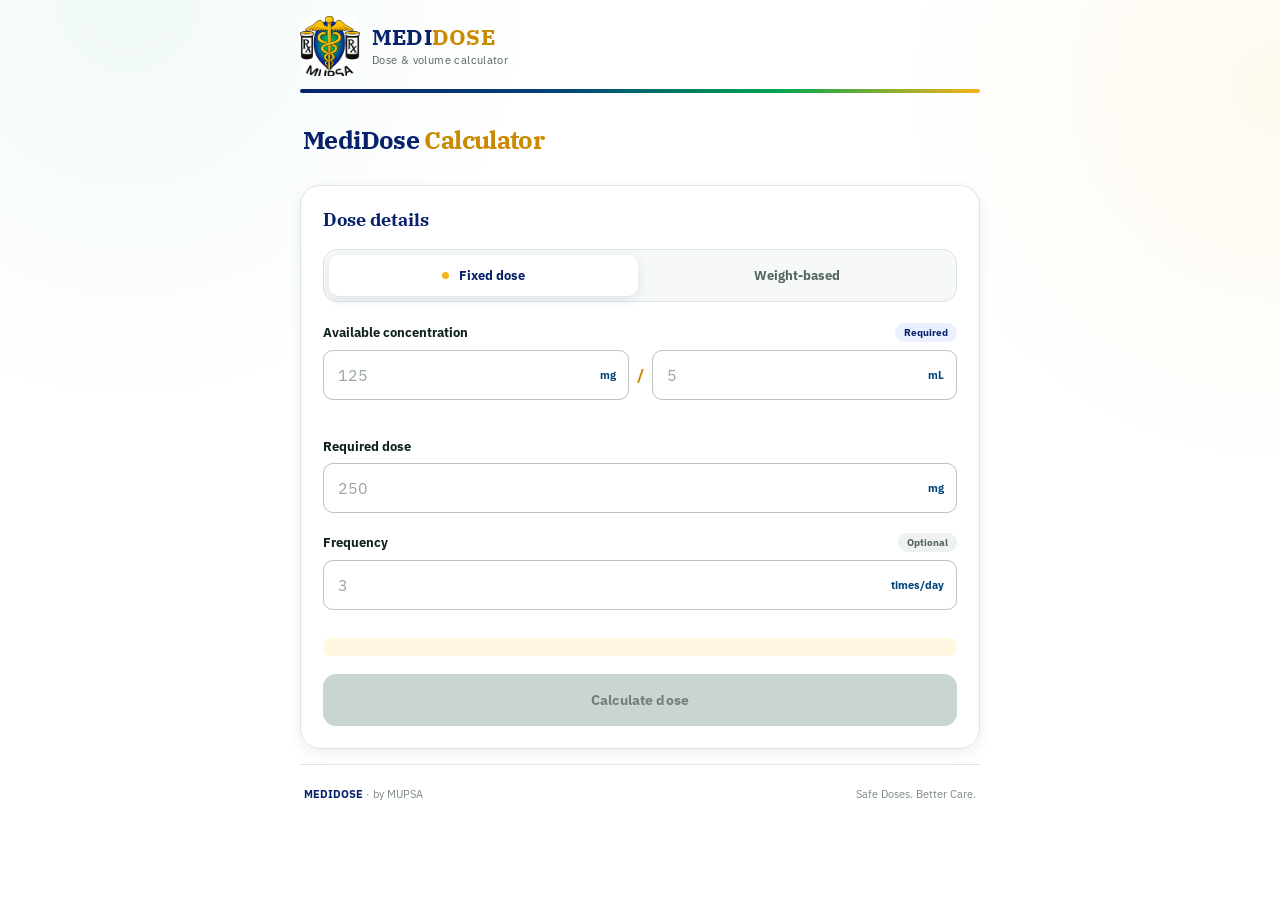
==== commit 53884df0: "adjusted ui 2 and font type" ====
--- a/index.html
+++ b/index.html
@@ -12,8 +12,8 @@
 <link rel="icon" href="icon-192.png" type="image/png">
 
 <style>
-@import url('https://fonts.googleapis.com/css2?family=IBM+Plex+Mono:wght@500;600;700&family=IBM+Plex+Sans:wght@400;500;600;700&family=IBM+Plex+Serif:wght@500;600;700&display=swap');
-
+/* @import url('https://fonts.googleapis.com/css2?family=IBM+Plex+Mono:wght@500;600;700&family=IBM+Plex+Sans:wght@400;500;600;700&family=IBM+Plex+Serif:wght@500;600;700&display=swap'); */
+@import url('https://fonts.googleapis.com/css2?family=IBM+Plex+Sans:wght@400;500;600;700&family=IBM+Plex+Serif:wght@500;600;700&family=Roboto+Mono:wght@500;600;700&display=swap');
 :root{
   /* MUPSA / logo palette */
   --navy:#07216B;
@@ -222,7 +222,7 @@
   max-width:26ch;
   font-family:'IBM Plex Serif',Georgia,serif;
   font-weight:700;
-  font-size:clamp(29px,7vw,40px);
+  font-size:clamp(20px,5vw,25px);
   line-height:1.1;
   letter-spacing:-.025em;
   color:var(--navy);
@@ -418,7 +418,7 @@
 
 .compound-input b{
   color:var(--gold-dark);
-  font-family:'IBM Plex Mono',monospace;
+  font-family:'IBM Plex Sans',sans-serif;
   font-weight:700;
 }
 
@@ -555,7 +555,7 @@
   align-items:baseline;
   gap:8px;
   color:var(--navy);
-  font-family:'IBM Plex Mono',ui-monospace,monospace;
+ font-family:'IBM Plex Sans',sans-serif;
   font-size:clamp(54px,16vw,82px);
   font-weight:700;
   letter-spacing:-.045em;
@@ -632,7 +632,7 @@
 .daily-card strong{
   position:relative;
   z-index:1;
-  font-family:'IBM Plex Mono',monospace;
+  font-family:'IBM Plex Sans',sans-serif;
   font-size:29px;
   letter-spacing:-.02em;
 }
@@ -658,7 +658,7 @@
   border-radius:var(--radius-s);
   background:var(--paper);
   color:var(--ink);
-  font-family:'IBM Plex Mono',ui-monospace,monospace;
+  font-family:'IBM Plex Sans',sans-serif;
   font-size:12px;
   line-height:1.65;
   overflow-wrap:anywhere;
@@ -841,7 +841,7 @@
   margin-top:8px;
   text-transform:uppercase;
   letter-spacing:.08em;
-  font-family:'IBM Plex Mono',monospace;
+  font-family:'IBM Plex Sans',sans-serif;
 }
 
 .modal-error{
@@ -998,7 +998,7 @@
     <section id="inputScreen" class="screen active" aria-labelledby="inputTitle">
 
       <div class="hero">
-        <h1 id="inputTitle">Dose calculator for <em>safer</em> medication administration.</h1>
+        <h1 class="welcome" id="inputTitle">MediDose  <em>Calculator</em></h1>
         
       </div>
 
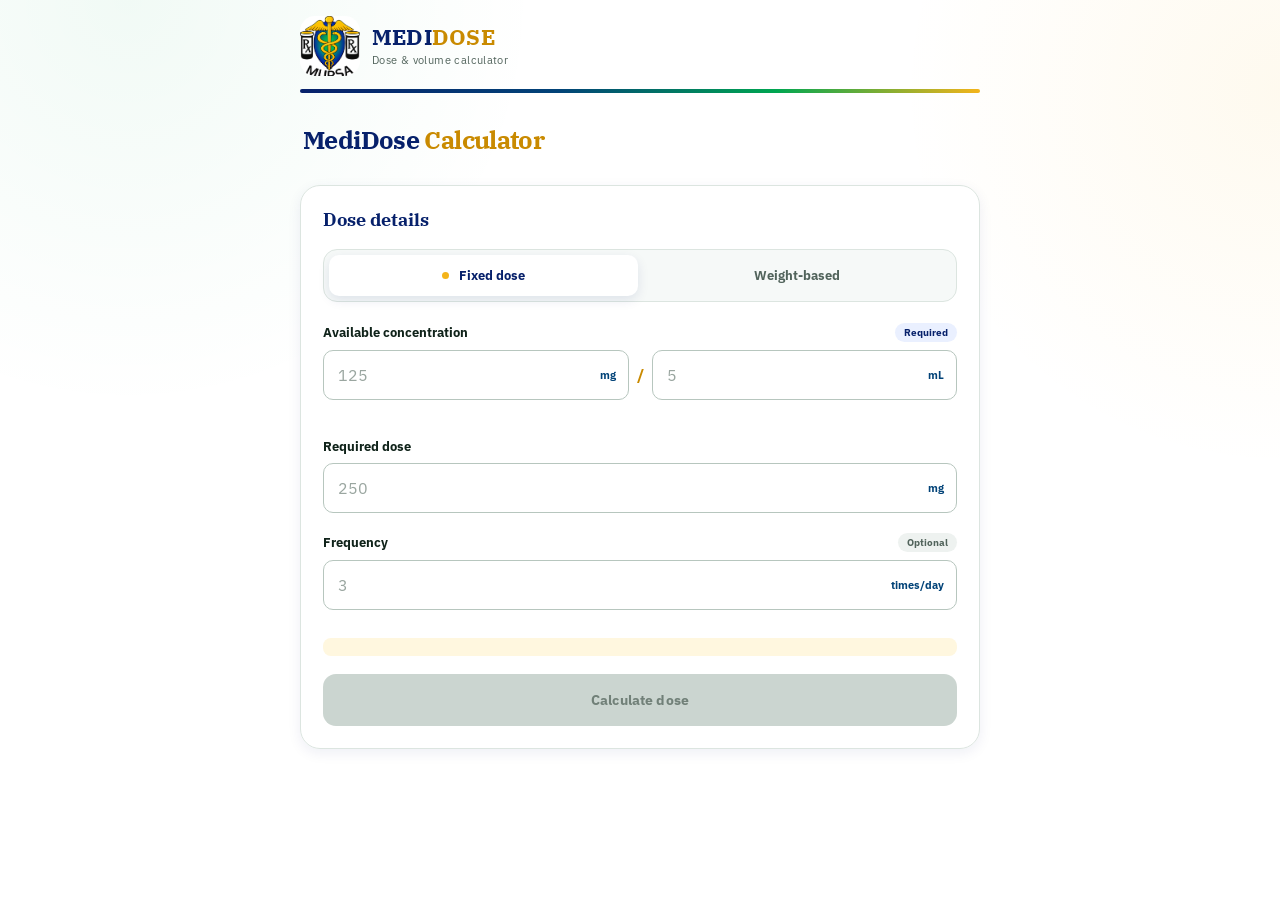
==== commit 01d840a9: "changes" ====
--- a/index.html
+++ b/index.html
@@ -1237,10 +1237,10 @@
 
   </main>
 
-  <footer>
+  <!-- <footer>
     <span><strong>MEDIDOSE</strong><span class="footer-dot">·</span>by MUPSA</span>
     <span>Safe Doses. Better Care.</span>
-  </footer>
+  </footer> -->
 
 </div>
 
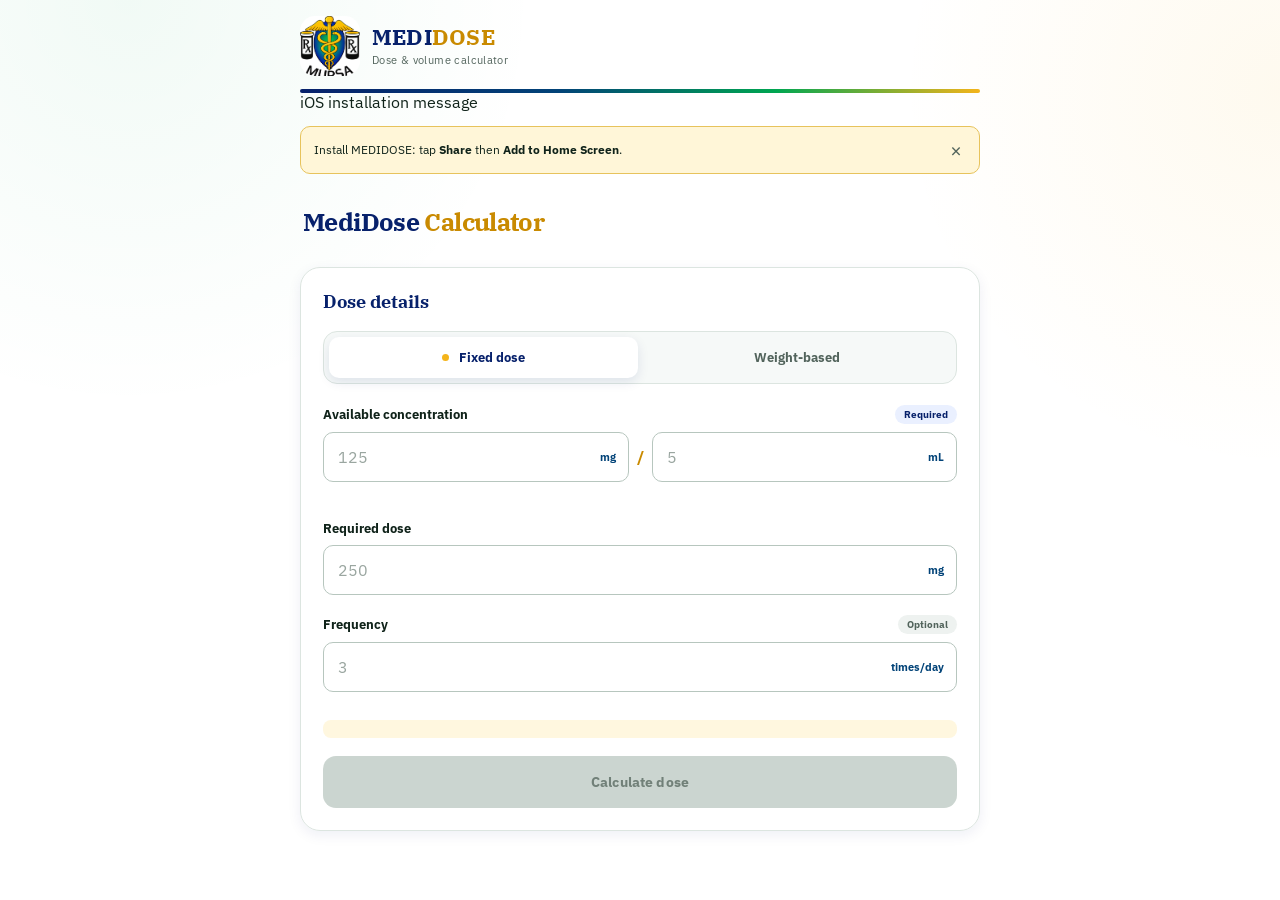
==== commit 97bcc9fc: "Remove iOS installation message Removed iOS installation message from index.html." ====
--- a/index.html
+++ b/index.html
@@ -983,14 +983,14 @@
     </button>
   </header>
 
-  <!-- iOS installation message
+  iOS installation message
   <div id="iosInstallTip" class="ios-tip" hidden>
     <span>
       Install MEDIDOSE: tap <strong>Share</strong> then
       <strong>Add to Home Screen</strong>.
     </span>
     <button id="dismissIosTip" type="button" aria-label="Dismiss">&times;</button>
-  </div> -->
+  </div>
 
   <main>
 
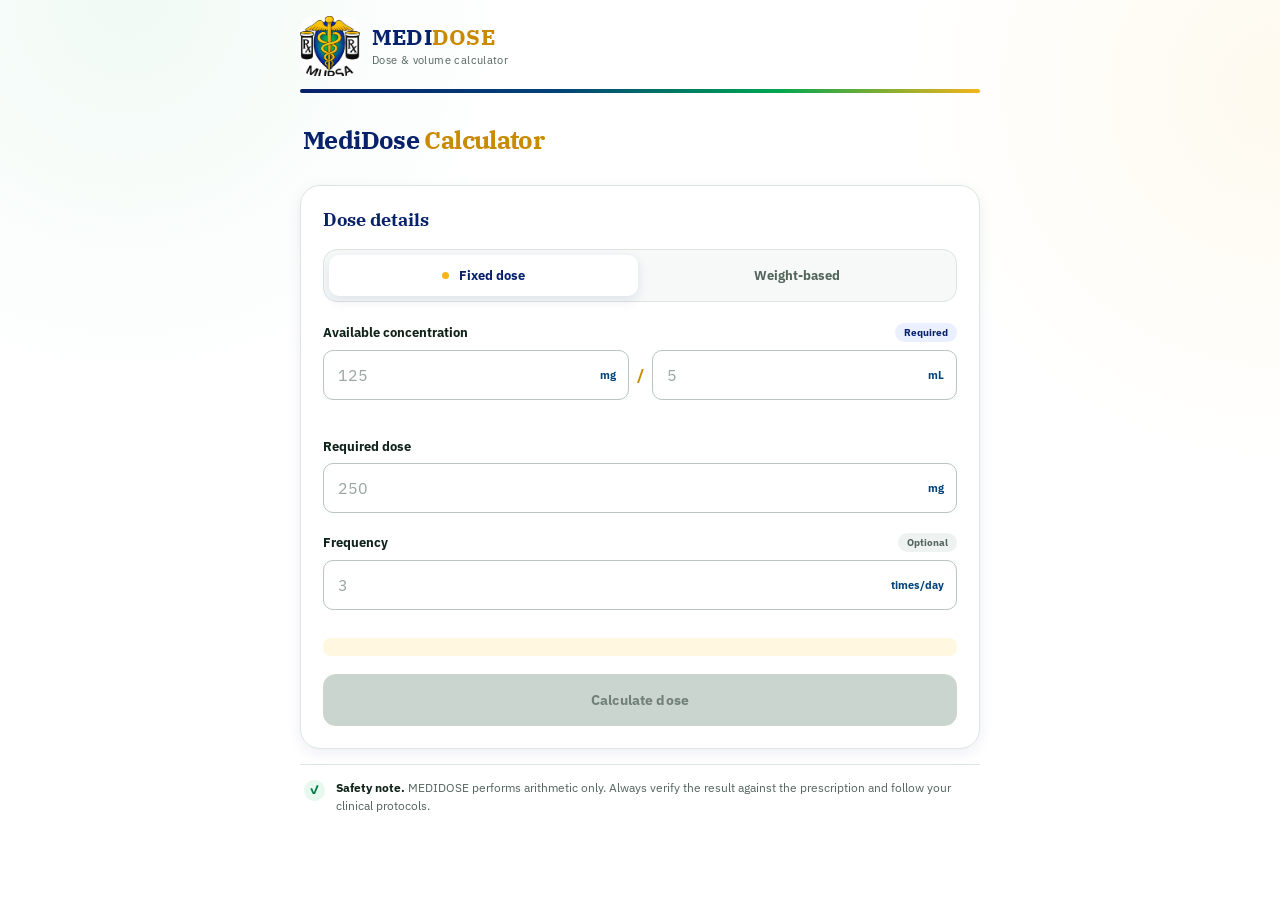
==== commit 452ab4d6: "Clean up comments in index.html Removed comments for iOS installation message and safety note." ====
--- a/index.html
+++ b/index.html
@@ -983,14 +983,14 @@
     </button>
   </header>
 
-  iOS installation message
+  <!-- iOS installation message
   <div id="iosInstallTip" class="ios-tip" hidden>
     <span>
       Install MEDIDOSE: tap <strong>Share</strong> then
       <strong>Add to Home Screen</strong>.
     </span>
     <button id="dismissIosTip" type="button" aria-label="Dismiss">&times;</button>
-  </div>
+  </div> -->
 
   <main>
 
@@ -1165,14 +1165,14 @@
         </div>
       </form>
 
-      <!-- <aside class="safety-note">
+      <aside class="safety-note">
         <span class="shield" aria-hidden="true">&#10003;</span>
         <p>
           <strong>Safety note.</strong>
           MEDIDOSE performs arithmetic only. Always verify the result against
           the prescription and follow your clinical protocols.
         </p>
-      </aside> -->
+      </aside>
 
     </section>
 
